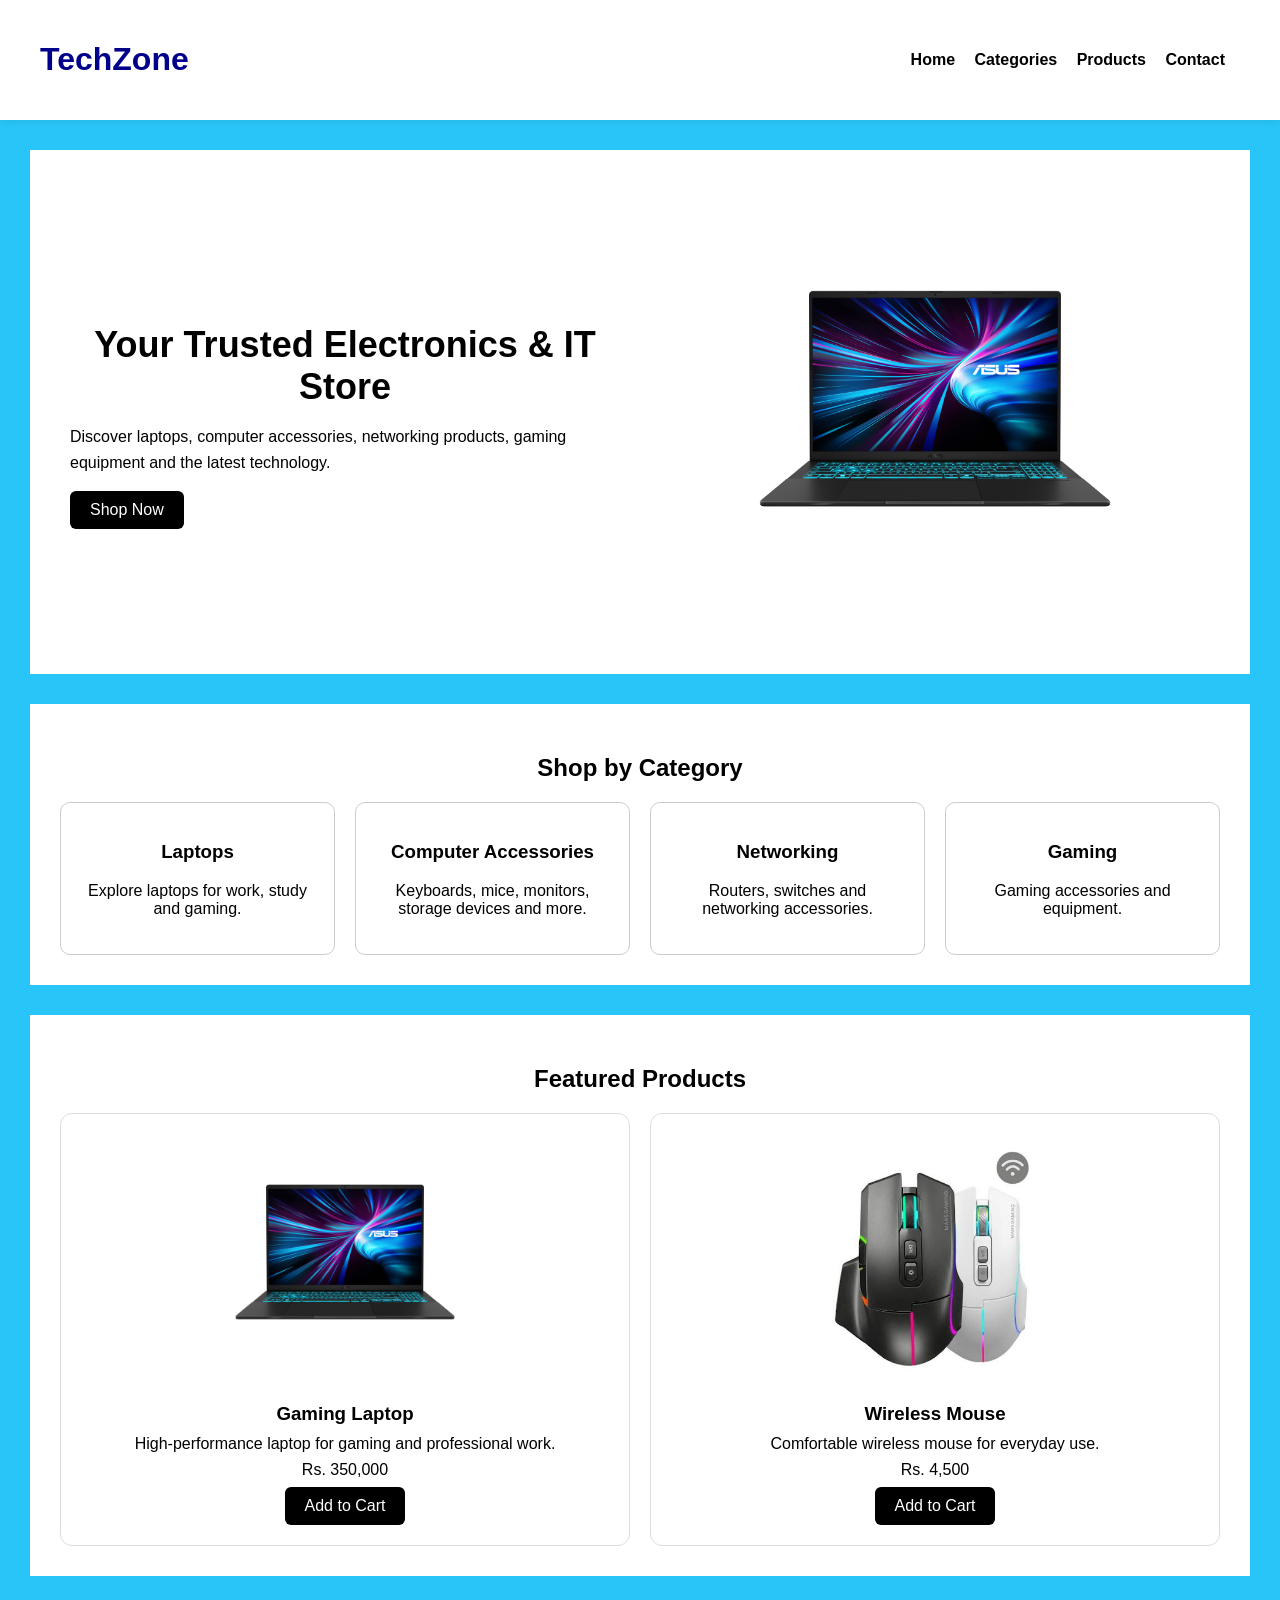
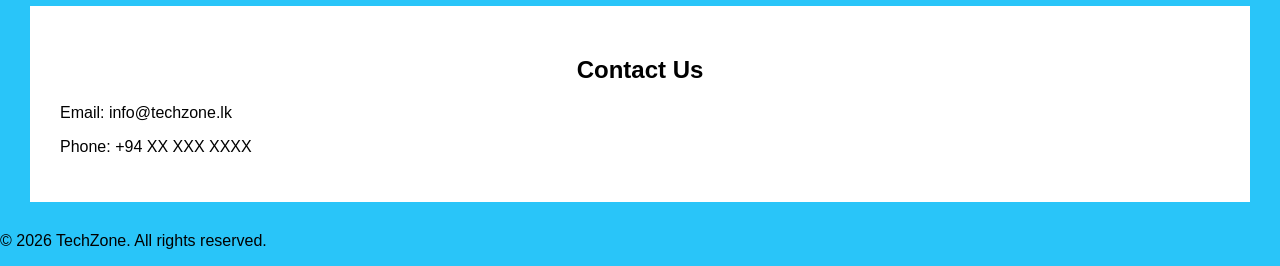
==== index.html @ 5f251f01 "Day 3: add product images and responsive design" ====
<!DOCTYPE html>
<html lang="en">
<head>
    <meta charset="UTF-8">
    <meta name="viewport" content="width=device-width, initial-scale=1.0">
    <link rel="stylesheet" href="style.css">
    <title>TechZone | Electronics & IT Store</title>
    
</head>
<body>
<header>
    <h1>TechZone</h1>

    <nav>
        <a href="#">Home</a>
        <a href="#categories">Categories</a>
        <a href="#products">Products</a>
        <a href="#contact">Contact</a>
    </nav>
</header>

<main>

<section class="hero">

    <div class="hero-text">
        <h2>Your Trusted Electronics & IT Store</h2>

        <p>
            Discover laptops, computer accessories, networking products,
            gaming equipment and the latest technology.
        </p>

        <button>Shop Now</button>
    </div>

    <div class="hero-image">
        <img src="images/laptop.jpg" alt="Featured Laptop">
    </div>

</section>

<section id="categories">
    <h2>Shop by Category</h2>

    <div class="category-container">

        <div class="category-card">
            <h3>Laptops</h3>
            <p>Explore laptops for work, study and gaming.</p>
        </div>

        <div class="category-card">
            <h3>Computer Accessories</h3>
            <p>Keyboards, mice, monitors, storage devices and more.</p>
        </div>

        <div class="category-card">
            <h3>Networking</h3>
            <p>Routers, switches and networking accessories.</p>
        </div>

        <div class="category-card">
            <h3>Gaming</h3>
            <p>Gaming accessories and equipment.</p>
        </div>

    </div>
</section>

<section id="products">
    <h2>Featured Products</h2>

    <div class="product-container">

        <div class="product-card">
        <img src="images/laptop.jpg" alt="Gaming Laptop">
            <h3>Gaming Laptop</h3>
            <p>High-performance laptop for gaming and professional work.</p>
            <p>Rs. 350,000</p>
            <button>Add to Cart</button>
        </div>

        <div class="product-card">
        <img src="images/Mouse.jpg" alt="Wireless Mouse">
            <h3>Wireless Mouse</h3>
            <p>Comfortable wireless mouse for everyday use.</p>
            <p>Rs. 4,500</p>
            <button>Add to Cart</button>
        </div>

    </div>
</section> 

    <section id="contact">
        <h2>Contact Us</h2>
        <p>Email: info@techzone.lk</p>
        <p>Phone: +94 XX XXX XXXX</p>
    </section>

</main>

<footer>
    <p>© 2026 TechZone. All rights reserved.</p>
</footer>
</body>
</html>
---- style.css ----
body {
    background-color: rgb(41, 197, 249);
}
h1 {
    color: darkblue;
    text-align: center;
}
a {
    margin-right: 15px;
}

button {
    padding: 10px 20px;
    font-size: 16px;
}
section {
    background-color: white;
    margin: 20px;
    padding: 20px;
}
header {
    display: flex;
    justify-content: space-between;
    align-items: center;
    padding: 20px 40px;
    background-color: white;
}
.hero {
    display: flex;
    justify-content: space-between;
    align-items: center;
    padding: 60px 40px;
    gap: 40px;
}
.hero-text {
    flex: 1;
}

.hero-image {
    flex: 1;
    text-align: center;
}

.hero-image img {
    width: 100%;
    max-width: 400px;
    height: auto;
}

.category-container {
    display: flex;
    gap: 20px;
    flex-wrap: wrap;
}
.category-card {
    flex: 1;
    padding: 20px;
    border: 1px solid #cccccc;
    border-radius: 10px;
    text-align: center;
}
.product-container {
    display: flex;
    gap: 20px;
    flex-wrap: wrap;
}

.product-card {
    flex: 1;
    padding: 20px;
    border: 1px solid #cccccc;
    border-radius: 10px;
    text-align: center;
}
body {
    font-family: Arial, sans-serif;
    margin: 0;
}

h2 {
    text-align: center;
}

section {
    margin: 30px;
    padding: 30px;
}
nav a {
    text-decoration: none;
    color: black;
    font-weight: bold;
}

button {
    background-color: black;
    color: white;
    border: none;
    border-radius: 6px;
    cursor: pointer;
}
button:hover {
    background-color: #150443;
}
.product-card img {
    width: 100%;
    max-width: 250px;
    height: auto;
}
.product-card {
    background-color: white;
    padding: 20px;
    border: 1px solid #dddddd;
    border-radius: 12px;
    text-align: center;
}

.product-card h3 {
    margin-top: 15px;
    margin-bottom: 10px;
}

.product-card p {
    margin: 8px 0;
}
@media (max-width: 768px) {

    header {
        flex-direction: column;
        gap: 15px;
    }

    .hero {
        flex-direction: column;
        text-align: center;
    }

    .category-card {
    flex: 1 1 40%;
    }

    .product-card {
    flex: 1 1 100%;
    }

}

header {
    box-shadow: 0 2px 8px rgba(0, 0, 0, 0.08);
}

.hero h2 {
    font-size: 36px;
    margin-bottom: 15px;
}

.hero p {
    line-height: 1.6;
}

.category-card,
.product-card {
    transition: transform 0.2s ease;
}

.category-card:hover,
.product-card:hover {
    transform: translateY(-5px);
}
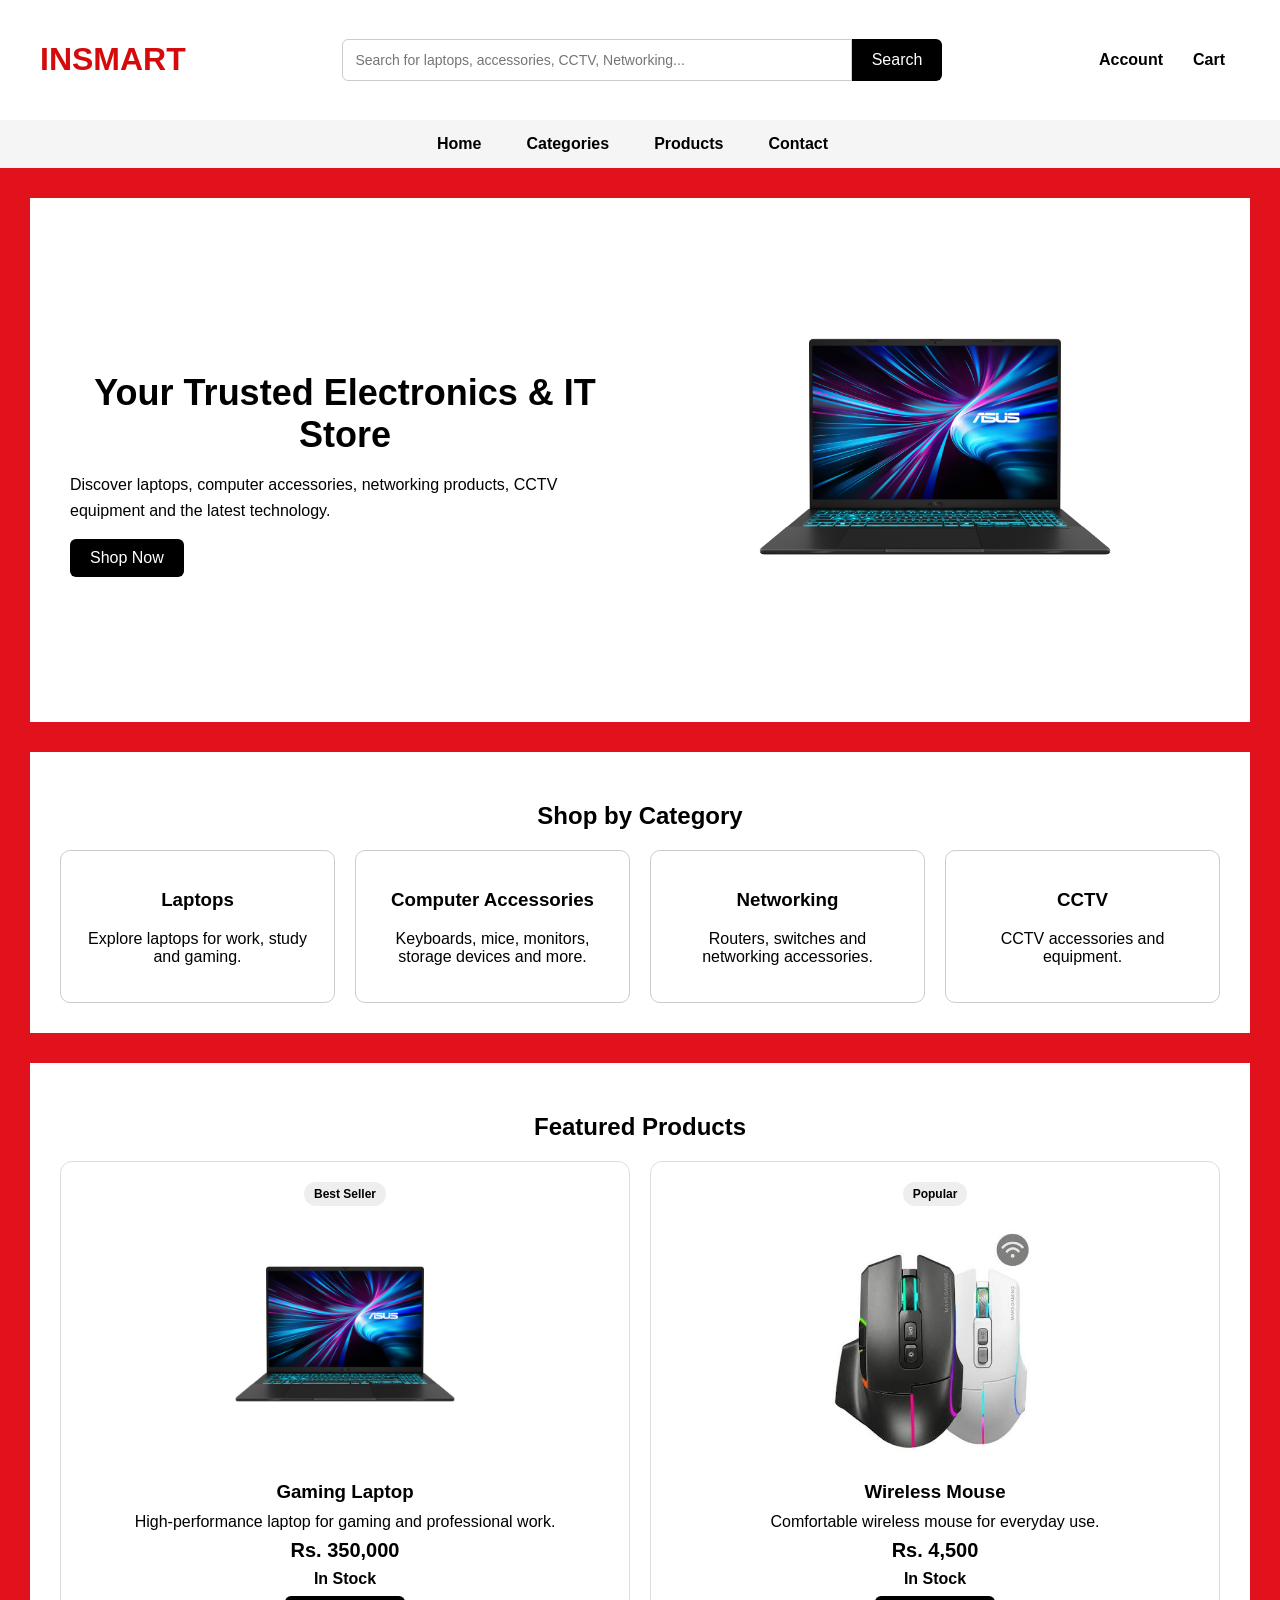
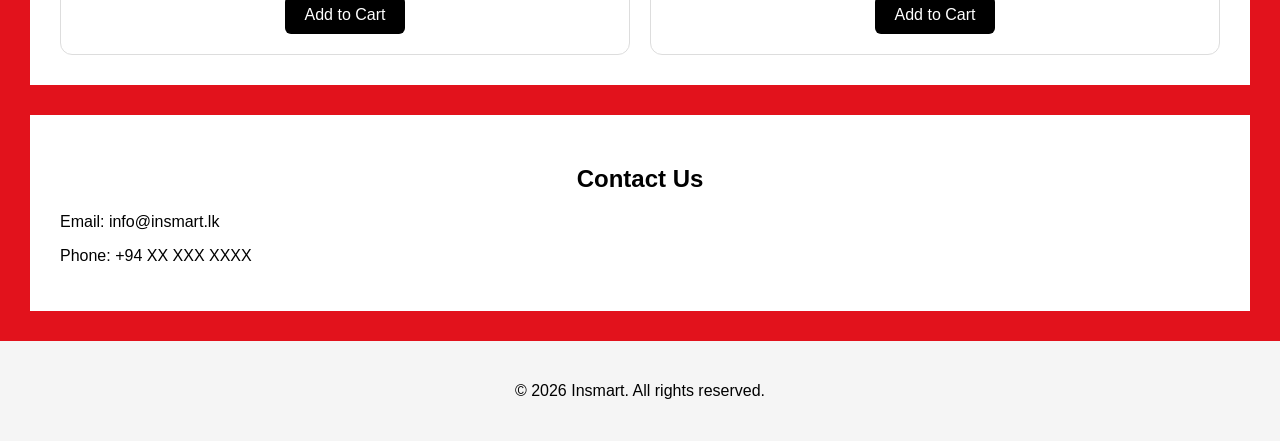
==== commit e63ad608: "Day 4: improve store header and product UI" ====
--- a/index.html
+++ b/index.html
@@ -4,20 +4,34 @@
     <meta charset="UTF-8">
     <meta name="viewport" content="width=device-width, initial-scale=1.0">
     <link rel="stylesheet" href="style.css">
-    <title>TechZone | Electronics & IT Store</title>
+    <title>INSMART | Electronics & IT Store</title>
     
 </head>
 <body>
 <header>
-    <h1>TechZone</h1>
 
-    <nav>
-        <a href="#">Home</a>
-        <a href="#categories">Categories</a>
-        <a href="#products">Products</a>
-        <a href="#contact">Contact</a>
-    </nav>
+    <div class="logo">
+        <h1>INSMART</h1>
+    </div>
+
+    <div class="search-area">
+        <input type="text" placeholder="Search for laptops, accessories, CCTV, Networking...">
+        <button>Search</button>
+    </div>
+
+    <div class="header-actions">
+        <a href="#">Account</a>
+        <a href="#">Cart</a>
+    </div>
+
 </header>
+
+<nav class="main-nav">
+    <a href="#">Home</a>
+    <a href="#categories">Categories</a>
+    <a href="#products">Products</a>
+    <a href="#contact">Contact</a>
+</nav>
 
 <main>
 
@@ -28,7 +42,7 @@
 
         <p>
             Discover laptops, computer accessories, networking products,
-            gaming equipment and the latest technology.
+            CCTV equipment and the latest technology.
         </p>
 
         <button>Shop Now</button>
@@ -61,8 +75,8 @@
         </div>
 
         <div class="category-card">
-            <h3>Gaming</h3>
-            <p>Gaming accessories and equipment.</p>
+            <h3>CCTV</h3>
+            <p>CCTV accessories and equipment.</p>
         </div>
 
     </div>
@@ -73,35 +87,47 @@
 
     <div class="product-container">
 
-        <div class="product-card">
+    <div class="product-card">
+        <span class="badge">Best Seller</span>
+
         <img src="images/laptop.jpg" alt="Gaming Laptop">
-            <h3>Gaming Laptop</h3>
-            <p>High-performance laptop for gaming and professional work.</p>
-            <p>Rs. 350,000</p>
-            <button>Add to Cart</button>
-        </div>
 
-        <div class="product-card">
+        <h3>Gaming Laptop</h3>
+        <p>High-performance laptop for gaming and professional work.</p>
+
+        <p class="price">Rs. 350,000</p>
+        <p class="stock">In Stock</p>
+
+        <button>Add to Cart</button>
+    </div>
+
+    <div class="product-card">
+        <span class="badge">Popular</span>
+
         <img src="images/Mouse.jpg" alt="Wireless Mouse">
-            <h3>Wireless Mouse</h3>
-            <p>Comfortable wireless mouse for everyday use.</p>
-            <p>Rs. 4,500</p>
-            <button>Add to Cart</button>
-        </div>
+
+        <h3>Wireless Mouse</h3>
+        <p>Comfortable wireless mouse for everyday use.</p>
+
+        <p class="price">Rs. 4,500</p>
+        <p class="stock">In Stock</p>
+
+        <button>Add to Cart</button>
+    </div>
 
     </div>
 </section> 
 
     <section id="contact">
         <h2>Contact Us</h2>
-        <p>Email: info@techzone.lk</p>
+        <p>Email: info@insmart.lk</p>
         <p>Phone: +94 XX XXX XXXX</p>
     </section>
 
 </main>
 
 <footer>
-    <p>© 2026 TechZone. All rights reserved.</p>
+    <p>© 2026 Insmart. All rights reserved.</p>
 </footer>
 </body>
 </html>
--- a/style.css
+++ b/style.css
@@ -1,8 +1,8 @@
 body {
-    background-color: rgb(41, 197, 249);
+    background-color: rgb(226, 18, 28);
 }
 h1 {
-    color: darkblue;
+    color: rgb(213, 11, 11);
     text-align: center;
 }
 a {
@@ -99,12 +99,15 @@
     cursor: pointer;
 }
 button:hover {
-    background-color: #150443;
+    background-color: #7f0a10;
 }
 .product-card img {
     width: 100%;
     max-width: 250px;
     height: auto;
+    display: block;
+    margin: 0 auto;
+
 }
 .product-card {
     background-color: white;
@@ -142,6 +145,20 @@
     flex: 1 1 100%;
     }
 
+    .search-area {
+        width: 100%;
+        margin: 0;
+    }
+
+    .header-actions {
+        justify-content: center;
+    }
+
+    .main-nav {
+        flex-wrap: wrap;
+        gap: 15px;
+    }
+
 }
 
 header {
@@ -165,4 +182,71 @@
 .category-card:hover,
 .product-card:hover {
     transform: translateY(-5px);
+}
+.search-area {
+    display: flex;
+    flex: 1;
+    max-width: 600px;
+    margin: 0 30px;
+}
+
+.search-area input {
+    flex: 1;
+    padding: 12px;
+    border: 1px solid #cccccc;
+    border-radius: 6px 0 0 6px;
+    font-size: 14px;
+}
+
+.search-area button {
+    border-radius: 0 6px 6px 0;
+}
+.header-actions {
+    display: flex;
+    gap: 15px;
+    align-items: center;
+}
+
+.header-actions a {
+    text-decoration: none;
+    color: black;
+    font-weight: bold;
+}
+.main-nav {
+    display: flex;
+    justify-content: center;
+    gap: 30px;
+    padding: 15px;
+    background-color: #f5f5f5;
+}
+
+.main-nav a {
+    text-decoration: none;
+    color: black;
+    font-weight: bold;
+}
+.badge {
+    display: inline-block;
+    background-color: #eeeeee;
+    padding: 5px 10px;
+    border-radius: 20px;
+    font-size: 12px;
+    font-weight: bold;
+    margin-bottom: 10px;
+}
+
+.price {
+    font-size: 20px;
+    font-weight: bold;
+}
+
+.stock {
+    font-weight: bold;
+}
+
+footer {
+    text-align: center;
+    padding: 25px;
+    background-color: #f5f5f5;
+    margin-top: 30px;
 }
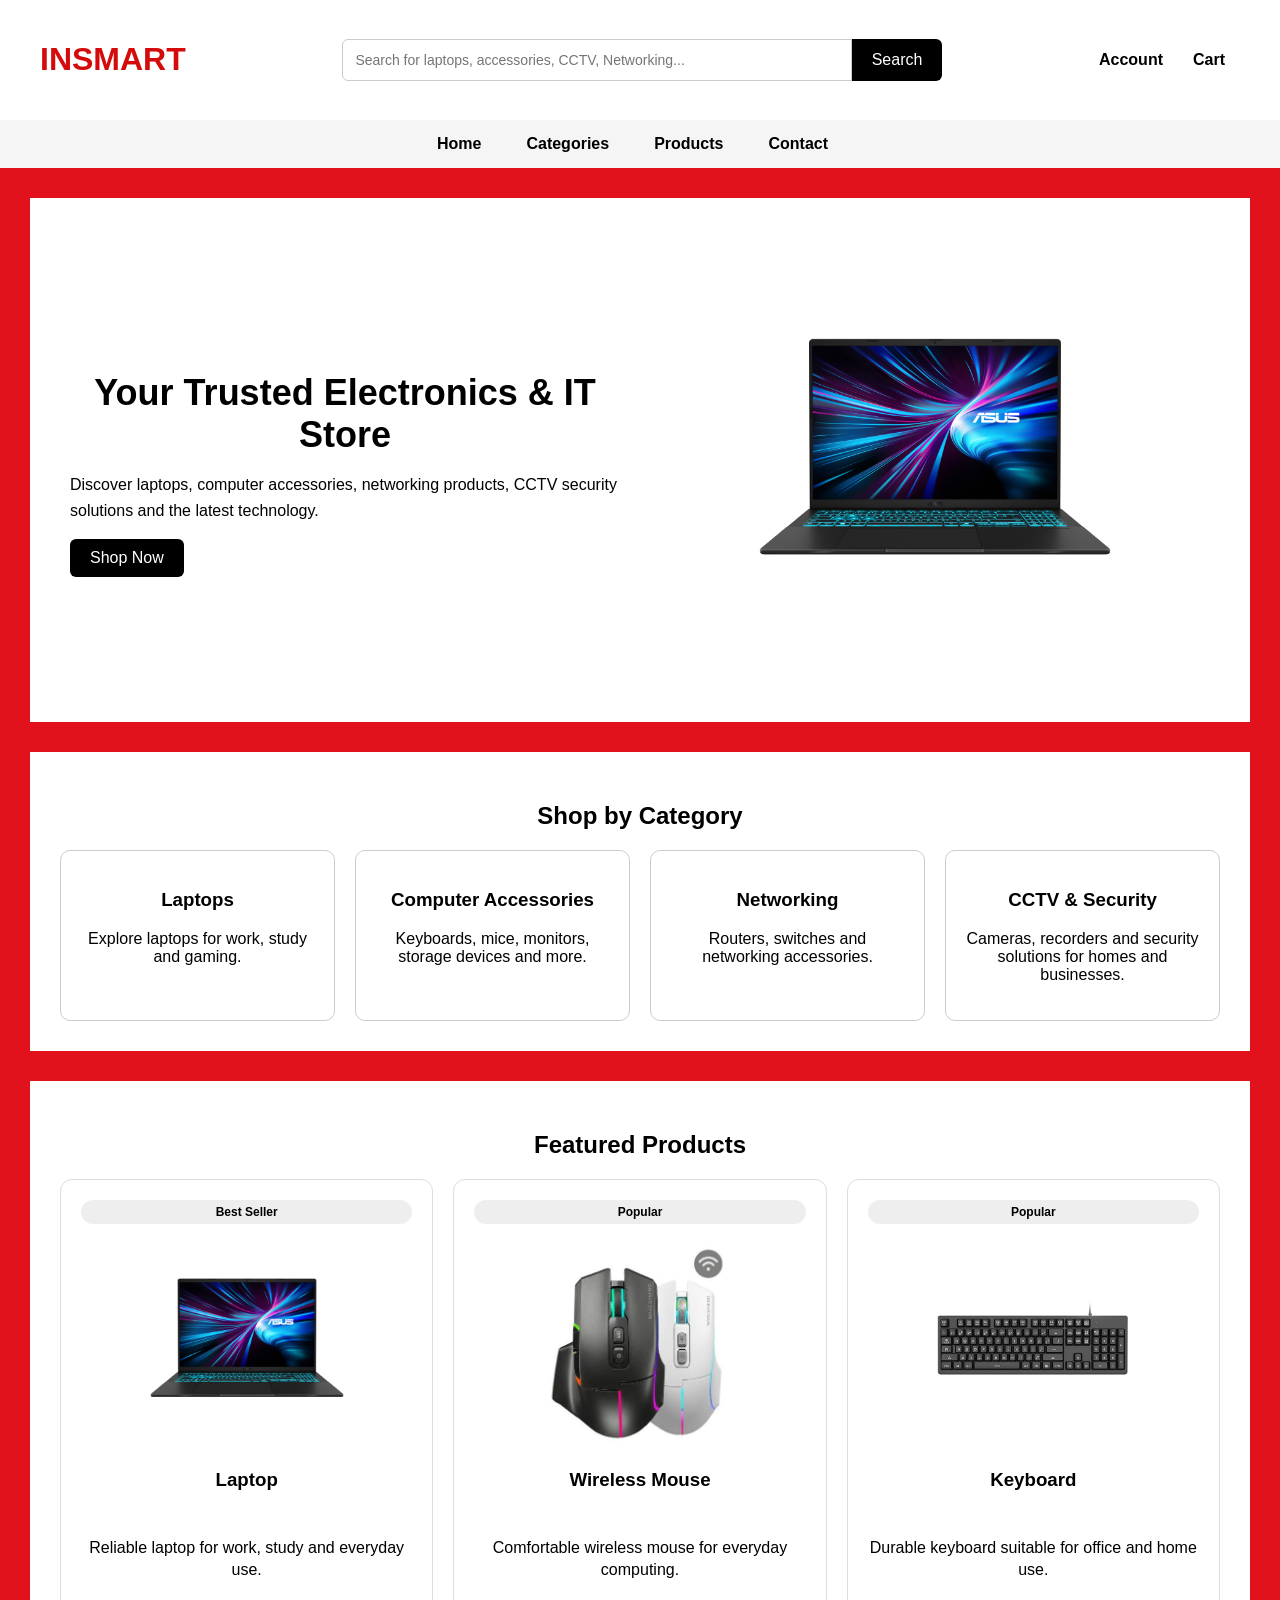
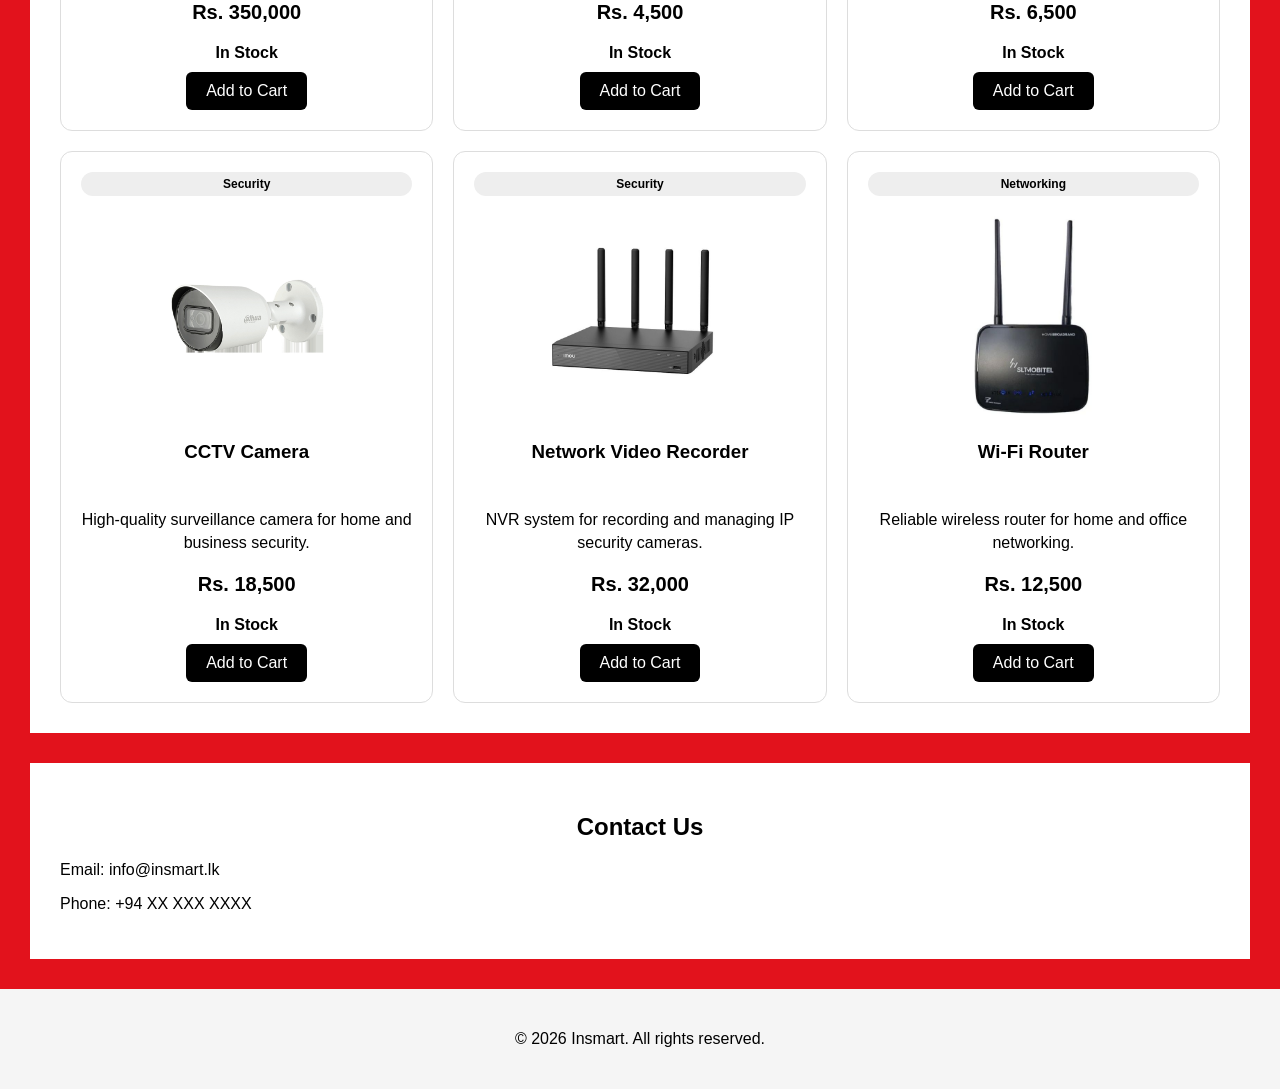
==== commit 71ef068e: "Day 5: build responsive product catalogue with CSS Grid" ====
--- a/index.html
+++ b/index.html
@@ -42,7 +42,7 @@
 
         <p>
             Discover laptops, computer accessories, networking products,
-            CCTV equipment and the latest technology.
+            CCTV security solutions and the latest technology.
         </p>
 
         <button>Shop Now</button>
@@ -75,8 +75,8 @@
         </div>
 
         <div class="category-card">
-            <h3>CCTV</h3>
-            <p>CCTV accessories and equipment.</p>
+            <h3>CCTV & Security</h3>
+            <p>Cameras, recorders and security solutions for homes and businesses.</p>
         </div>
 
     </div>
@@ -87,36 +87,86 @@
 
     <div class="product-container">
 
-    <div class="product-card">
-        <span class="badge">Best Seller</span>
+        <div class="product-card">
+            <span class="badge">Best Seller</span>
+            <img src="images/laptop.jpg" alt="Laptop">
 
-        <img src="images/laptop.jpg" alt="Gaming Laptop">
+            <h3>Laptop</h3>
+            <p>Reliable laptop for work, study and everyday use.</p>
 
-        <h3>Gaming Laptop</h3>
-        <p>High-performance laptop for gaming and professional work.</p>
+            <p class="price">Rs. 350,000</p>
+            <p class="stock">In Stock</p>
 
-        <p class="price">Rs. 350,000</p>
-        <p class="stock">In Stock</p>
+            <button>Add to Cart</button>
+        </div>
 
-        <button>Add to Cart</button>
-    </div>
+        <div class="product-card">
+            <span class="badge">Popular</span>
+            <img src="images/Mouse.jpg" alt="Wireless Mouse">
 
-    <div class="product-card">
-        <span class="badge">Popular</span>
+            <h3>Wireless Mouse</h3>
+            <p>Comfortable wireless mouse for everyday computing.</p>
 
-        <img src="images/Mouse.jpg" alt="Wireless Mouse">
+            <p class="price">Rs. 4,500</p>
+            <p class="stock">In Stock</p>
 
-        <h3>Wireless Mouse</h3>
-        <p>Comfortable wireless mouse for everyday use.</p>
+            <button>Add to Cart</button>
+        </div>
 
-        <p class="price">Rs. 4,500</p>
-        <p class="stock">In Stock</p>
+        <div class="product-card">
+            <span class="badge">Popular</span>
+            <img src="images/keyboard.jpg" alt="Keyboard">
 
-        <button>Add to Cart</button>
-    </div>
+            <h3>Keyboard</h3>
+            <p>Durable keyboard suitable for office and home use.</p>
+
+            <p class="price">Rs. 6,500</p>
+            <p class="stock">In Stock</p>
+
+            <button>Add to Cart</button>
+        </div>
+
+        <div class="product-card">
+            <span class="badge">Security</span>
+            <img src="images/cctv-camera.jpg" alt="CCTV Camera">
+
+            <h3>CCTV Camera</h3>
+            <p>High-quality surveillance camera for home and business security.</p>
+
+            <p class="price">Rs. 18,500</p>
+            <p class="stock">In Stock</p>
+
+            <button>Add to Cart</button>
+        </div>
+
+        <div class="product-card">
+            <span class="badge">Security</span>
+            <img src="images/nvr.jpg" alt="NVR">
+
+            <h3>Network Video Recorder</h3>
+            <p>NVR system for recording and managing IP security cameras.</p>
+
+            <p class="price">Rs. 32,000</p>
+            <p class="stock">In Stock</p>
+
+            <button>Add to Cart</button>
+        </div>
+
+        <div class="product-card">
+            <span class="badge">Networking</span>
+            <img src="images/router.jpg" alt="Wi-Fi Router">
+
+            <h3>Wi-Fi Router</h3>
+            <p>Reliable wireless router for home and office networking.</p>
+
+            <p class="price">Rs. 12,500</p>
+            <p class="stock">In Stock</p>
+
+            <button>Add to Cart</button>
+        </div>
 
     </div>
-</section> 
+</section>
 
     <section id="contact">
         <h2>Contact Us</h2>
--- a/style.css
+++ b/style.css
@@ -60,9 +60,9 @@
     text-align: center;
 }
 .product-container {
-    display: flex;
+    display: grid;
+    grid-template-columns: repeat(3, 1fr);
     gap: 20px;
-    flex-wrap: wrap;
 }
 
 .product-card {
@@ -104,7 +104,8 @@
 .product-card img {
     width: 100%;
     max-width: 250px;
-    height: auto;
+    height: 220px;
+    object-fit: contain;
     display: block;
     margin: 0 auto;
 
@@ -115,6 +116,14 @@
     border: 1px solid #dddddd;
     border-radius: 12px;
     text-align: center;
+
+    display: flex;
+    flex-direction: column;
+}
+
+.product-card button {
+    margin-top: auto;
+    align-self: center;
 }
 
 .product-card h3 {
@@ -125,7 +134,16 @@
 .product-card p {
     margin: 8px 0;
 }
-@media (max-width: 768px) {
+
+@media (max-width: 1024px) {
+
+    .product-container {
+        grid-template-columns: repeat(2, 1fr);
+    }
+
+}
+
+@media (max-width: 767px) {
 
     header {
         flex-direction: column;
@@ -139,6 +157,10 @@
 
     .category-card {
     flex: 1 1 40%;
+    }
+
+    .product-container {
+    grid-template-columns: 1fr;
     }
 
     .product-card {
@@ -249,4 +271,12 @@
     padding: 25px;
     background-color: #f5f5f5;
     margin-top: 30px;
+}
+
+.product-card h3 {
+    min-height: 50px;
+}
+
+.product-card p {
+    line-height: 1.4;
 }
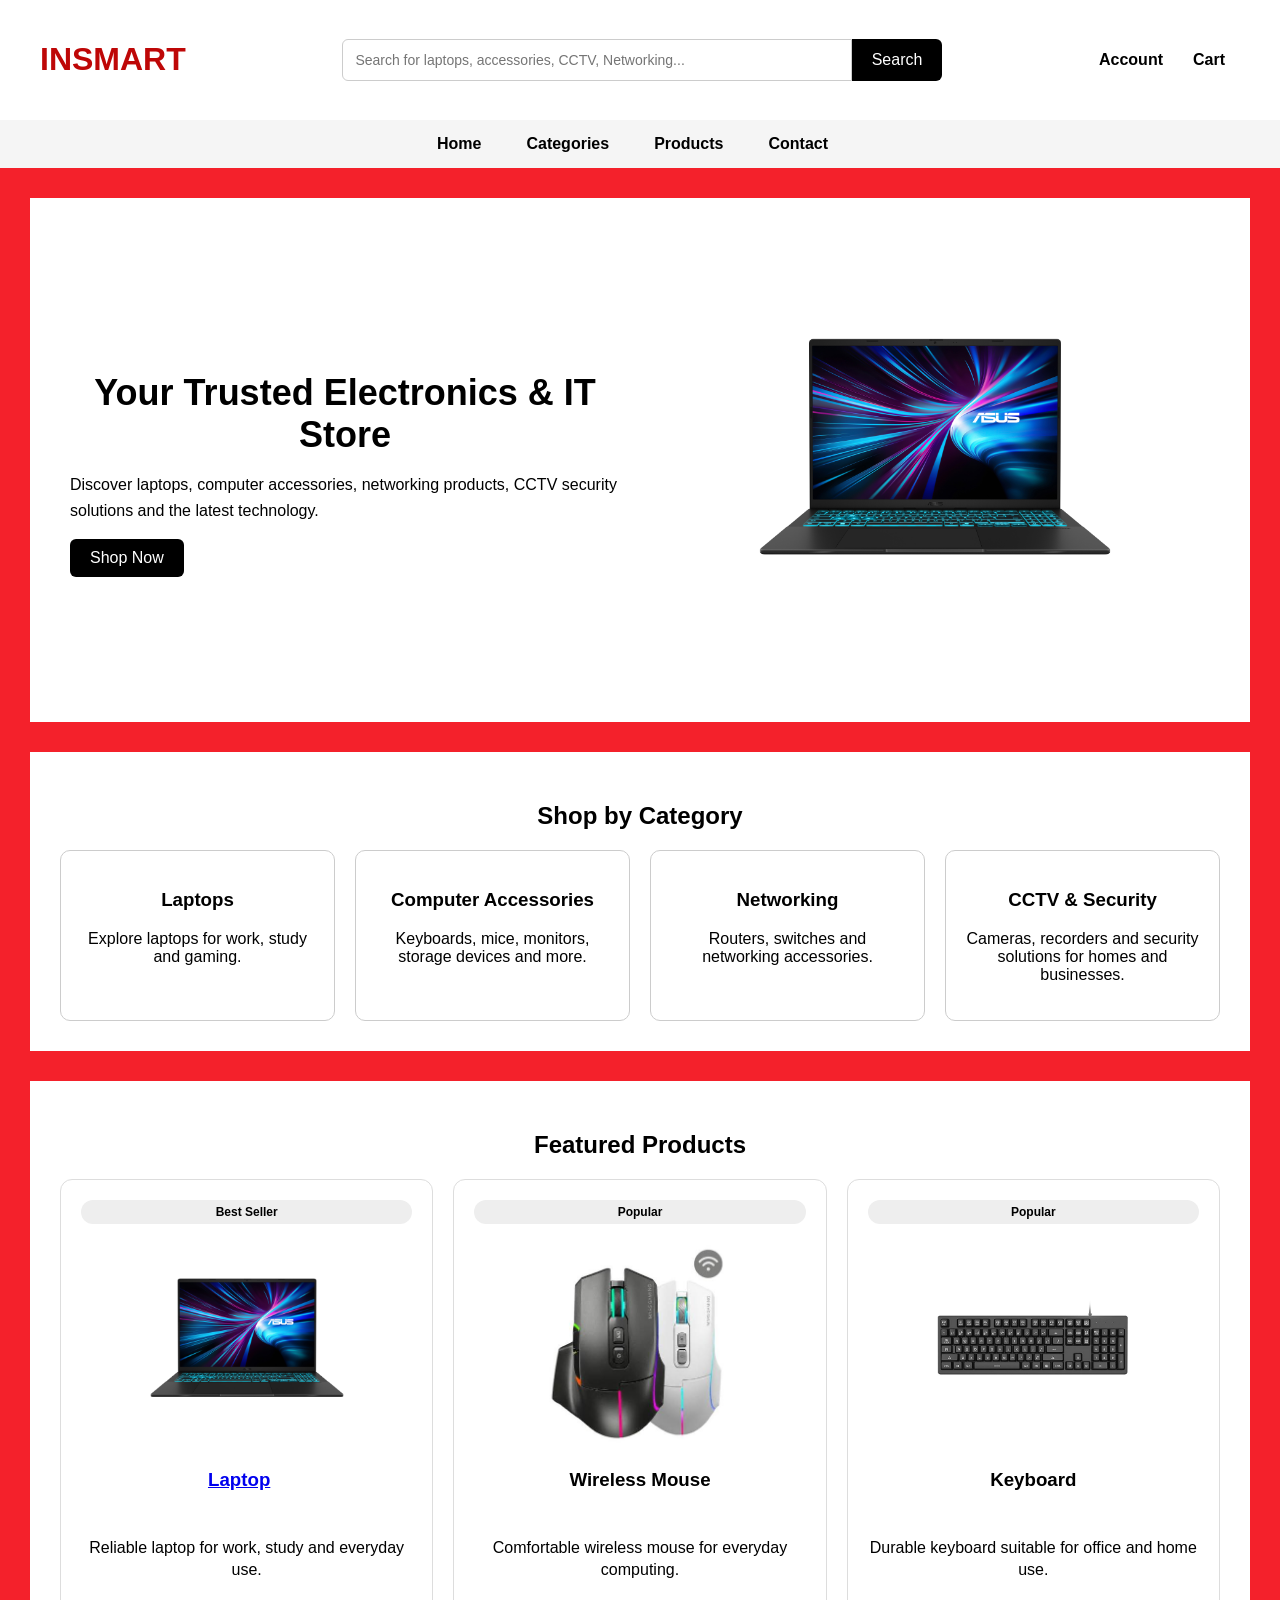
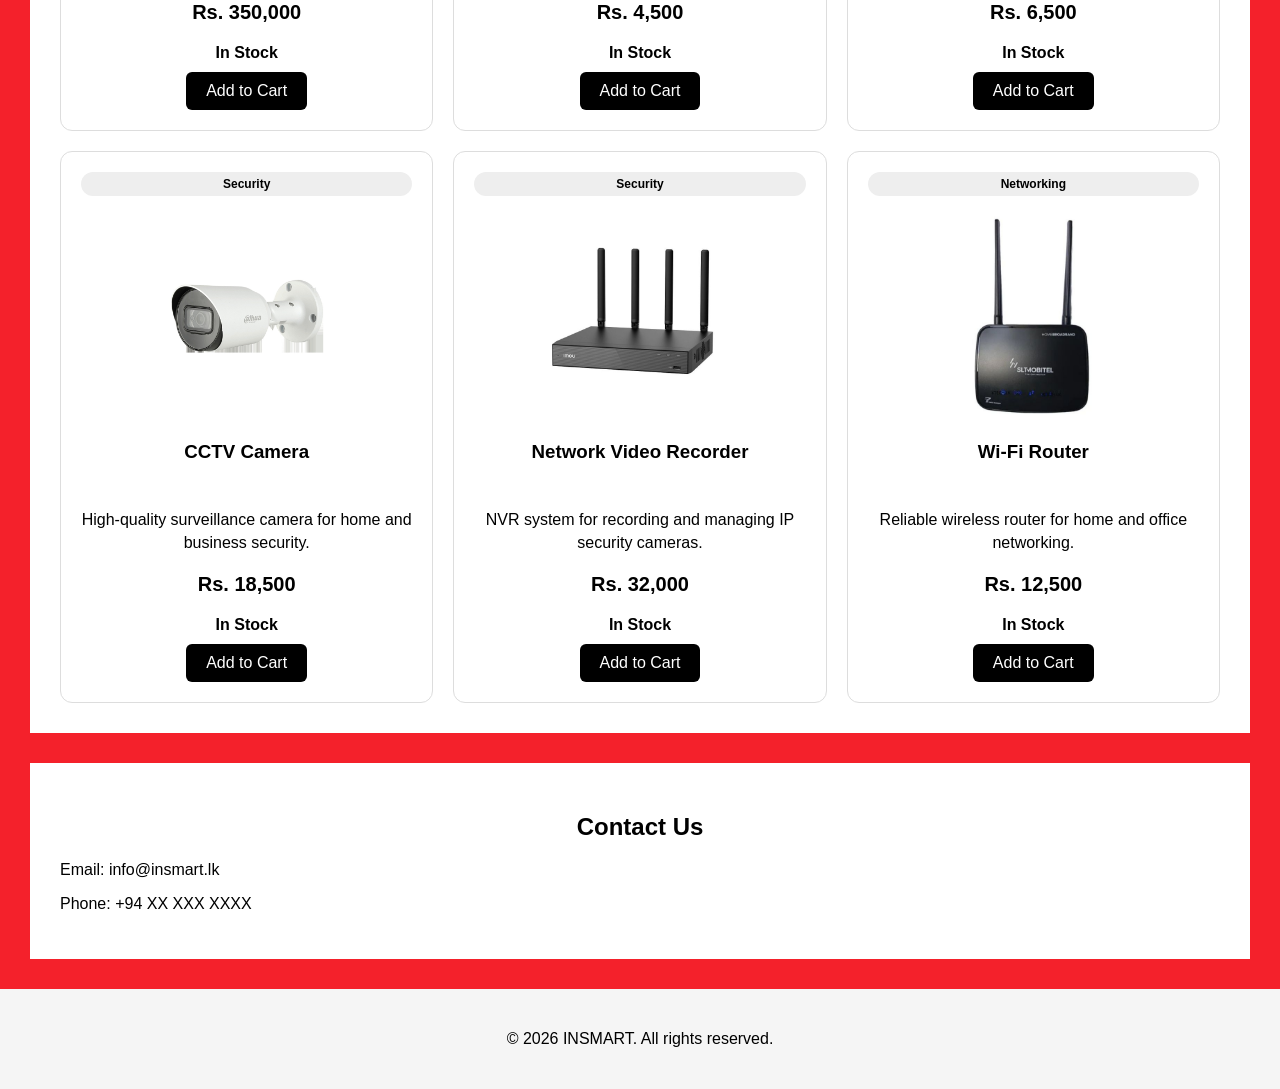
==== commit 8b306040: "Day 6: add product details page" ====
--- a/index.html
+++ b/index.html
@@ -91,7 +91,9 @@
             <span class="badge">Best Seller</span>
             <img src="images/laptop.jpg" alt="Laptop">
 
-            <h3>Laptop</h3>
+            <h3>
+                <a href="product.html">Laptop</a>
+            </h3>
             <p>Reliable laptop for work, study and everyday use.</p>
 
             <p class="price">Rs. 350,000</p>
@@ -177,7 +179,7 @@
 </main>
 
 <footer>
-    <p>© 2026 Insmart. All rights reserved.</p>
+    <p>© 2026 INSMART. All rights reserved.</p>
 </footer>
 </body>
 </html>
--- a/style.css
+++ b/style.css
@@ -1,8 +1,8 @@
 body {
-    background-color: rgb(226, 18, 28);
+    background-color: rgb(244, 33, 43);
 }
 h1 {
-    color: rgb(213, 11, 11);
+    color: rgb(190, 7, 7);
     text-align: center;
 }
 a {
@@ -180,6 +180,19 @@
         flex-wrap: wrap;
         gap: 15px;
     }
+    
+    .product-details {
+    flex-direction: column;
+    text-align: center;
+    }
+
+    .product-details-info {
+        width: 100%;
+    }
+
+    .specifications {
+        text-align: left;
+    }
 
 }
 
@@ -279,4 +292,42 @@
 
 .product-card p {
     line-height: 1.4;
+}
+
+
+/* product.html page */
+.product-details-image img {
+    width: 100%;
+    max-width: 450px;
+    height: auto;
+    display: block;
+    margin: 0 auto;
+}
+
+.product-details {
+    display: flex;
+    gap: 40px;
+    align-items: center;
+}
+
+.product-details-image {
+    flex: 1;
+}
+
+.product-details-info {
+    flex: 1;
+}
+
+.specifications {
+    margin-top: 20px;
+    margin-bottom: 20px;
+}
+
+.specifications h3 {
+    margin-bottom: 10px;
+}
+
+.specifications ul {
+    padding-left: 20px;
+    line-height: 1.8;
 }
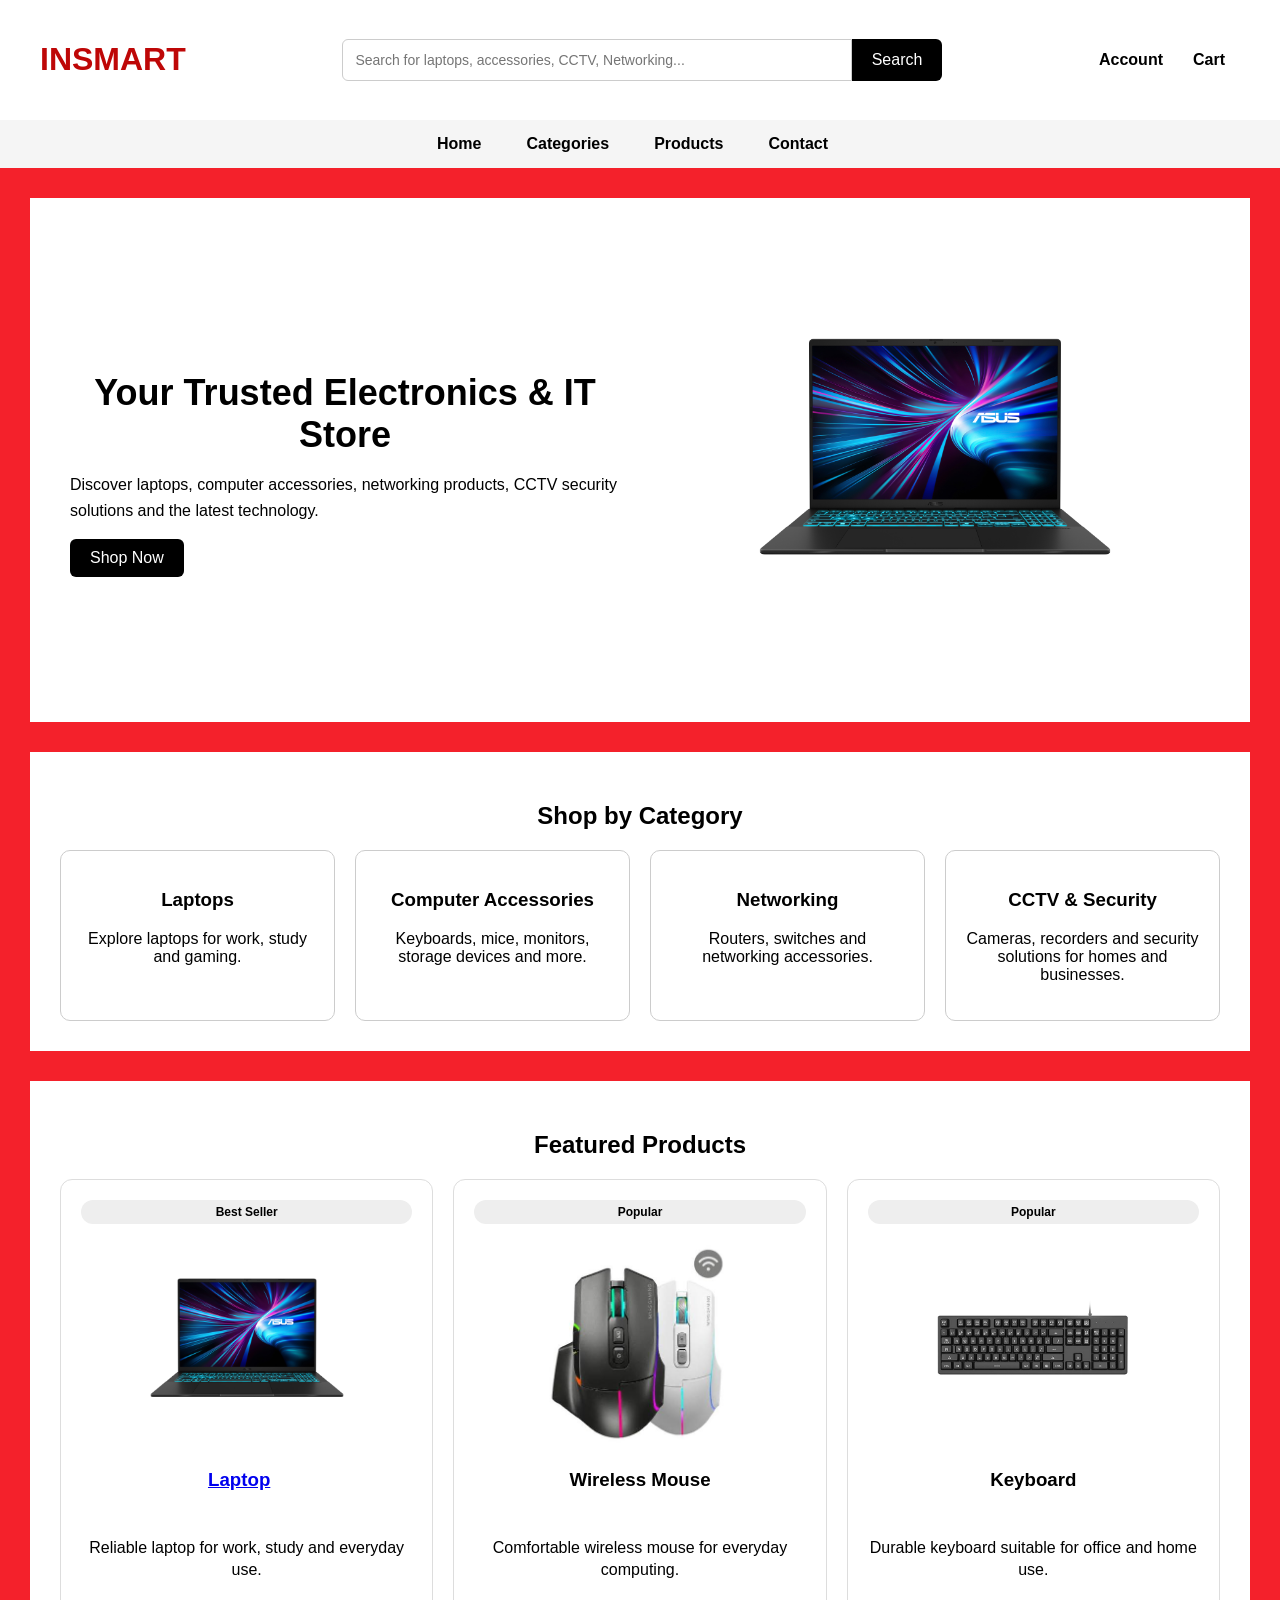
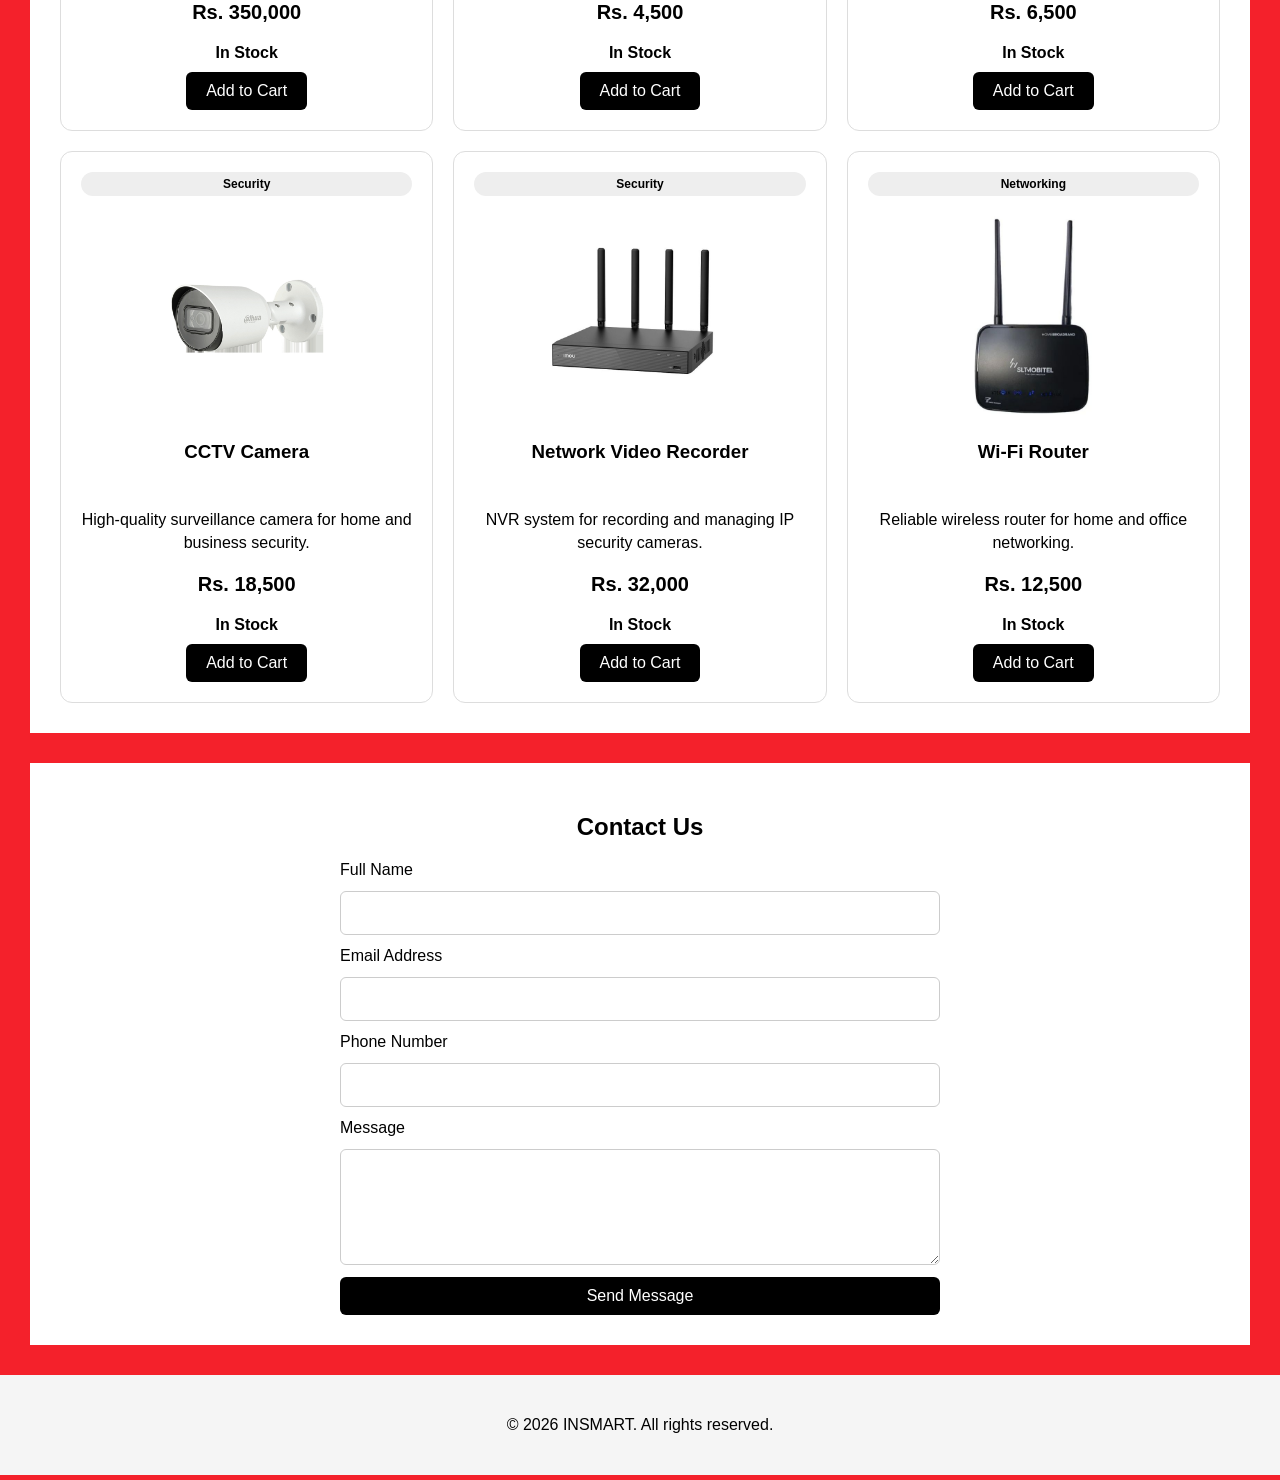
==== commit ef850c5e: "Day 7: add contact and login forms" ====
--- a/index.html
+++ b/index.html
@@ -20,7 +20,7 @@
     </div>
 
     <div class="header-actions">
-        <a href="#">Account</a>
+        <a href="login.html">Account</a>
         <a href="#">Cart</a>
     </div>
 
@@ -170,11 +170,27 @@
     </div>
 </section>
 
-    <section id="contact">
-        <h2>Contact Us</h2>
-        <p>Email: info@insmart.lk</p>
-        <p>Phone: +94 XX XXX XXXX</p>
-    </section>
+<section id="contact">
+    <h2>Contact Us</h2>
+
+    <form class="contact-form">
+
+        <label for="name">Full Name</label>
+        <input type="text" id="name" required>
+
+        <label for="email">Email Address</label>
+        <input type="email" id="email" required>
+
+        <label for="phone">Phone Number</label>
+        <input type="tel" id="phone" required>
+
+        <label for="message">Message</label>
+        <textarea id="message" rows="5" required></textarea>
+
+        <button type="submit">Send Message</button>
+
+    </form>
+</section>   
 
 </main>
 
--- a/style.css
+++ b/style.css
@@ -193,6 +193,15 @@
     .specifications {
         text-align: left;
     }
+    
+    .contact-form,
+    .login-card {
+        width: 100%;
+    }
+
+    .login-card {
+        padding: 20px;
+    }
 
 }
 
@@ -330,4 +339,60 @@
 .specifications ul {
     padding-left: 20px;
     line-height: 1.8;
+}
+.contact-form {
+    max-width: 600px;
+    margin: 0 auto;
+    display: flex;
+    flex-direction: column;
+    gap: 12px;
+}
+
+.contact-form input,
+.contact-form textarea {
+    padding: 12px;
+    border: 1px solid #cccccc;
+    border-radius: 6px;
+    font-size: 16px;
+}
+
+.contact-form textarea {
+    resize: vertical;
+}
+
+.login-page {
+    min-height: 80vh;
+    display: flex;
+    justify-content: center;
+    align-items: center;
+    padding: 40px 20px;
+}
+
+.login-card {
+    width: 100%;
+    max-width: 420px;
+    background-color: white;
+    padding: 30px;
+    border: 1px solid #dddddd;
+    border-radius: 12px;
+    text-align: center;
+}
+
+.login-form {
+    display: flex;
+    flex-direction: column;
+    gap: 12px;
+    margin: 20px 0;
+    text-align: left;
+}
+
+.login-form input {
+    padding: 12px;
+    border: 1px solid #cccccc;
+    border-radius: 6px;
+    font-size: 16px;
+}
+
+.login-form button {
+    margin-top: 8px;
 }
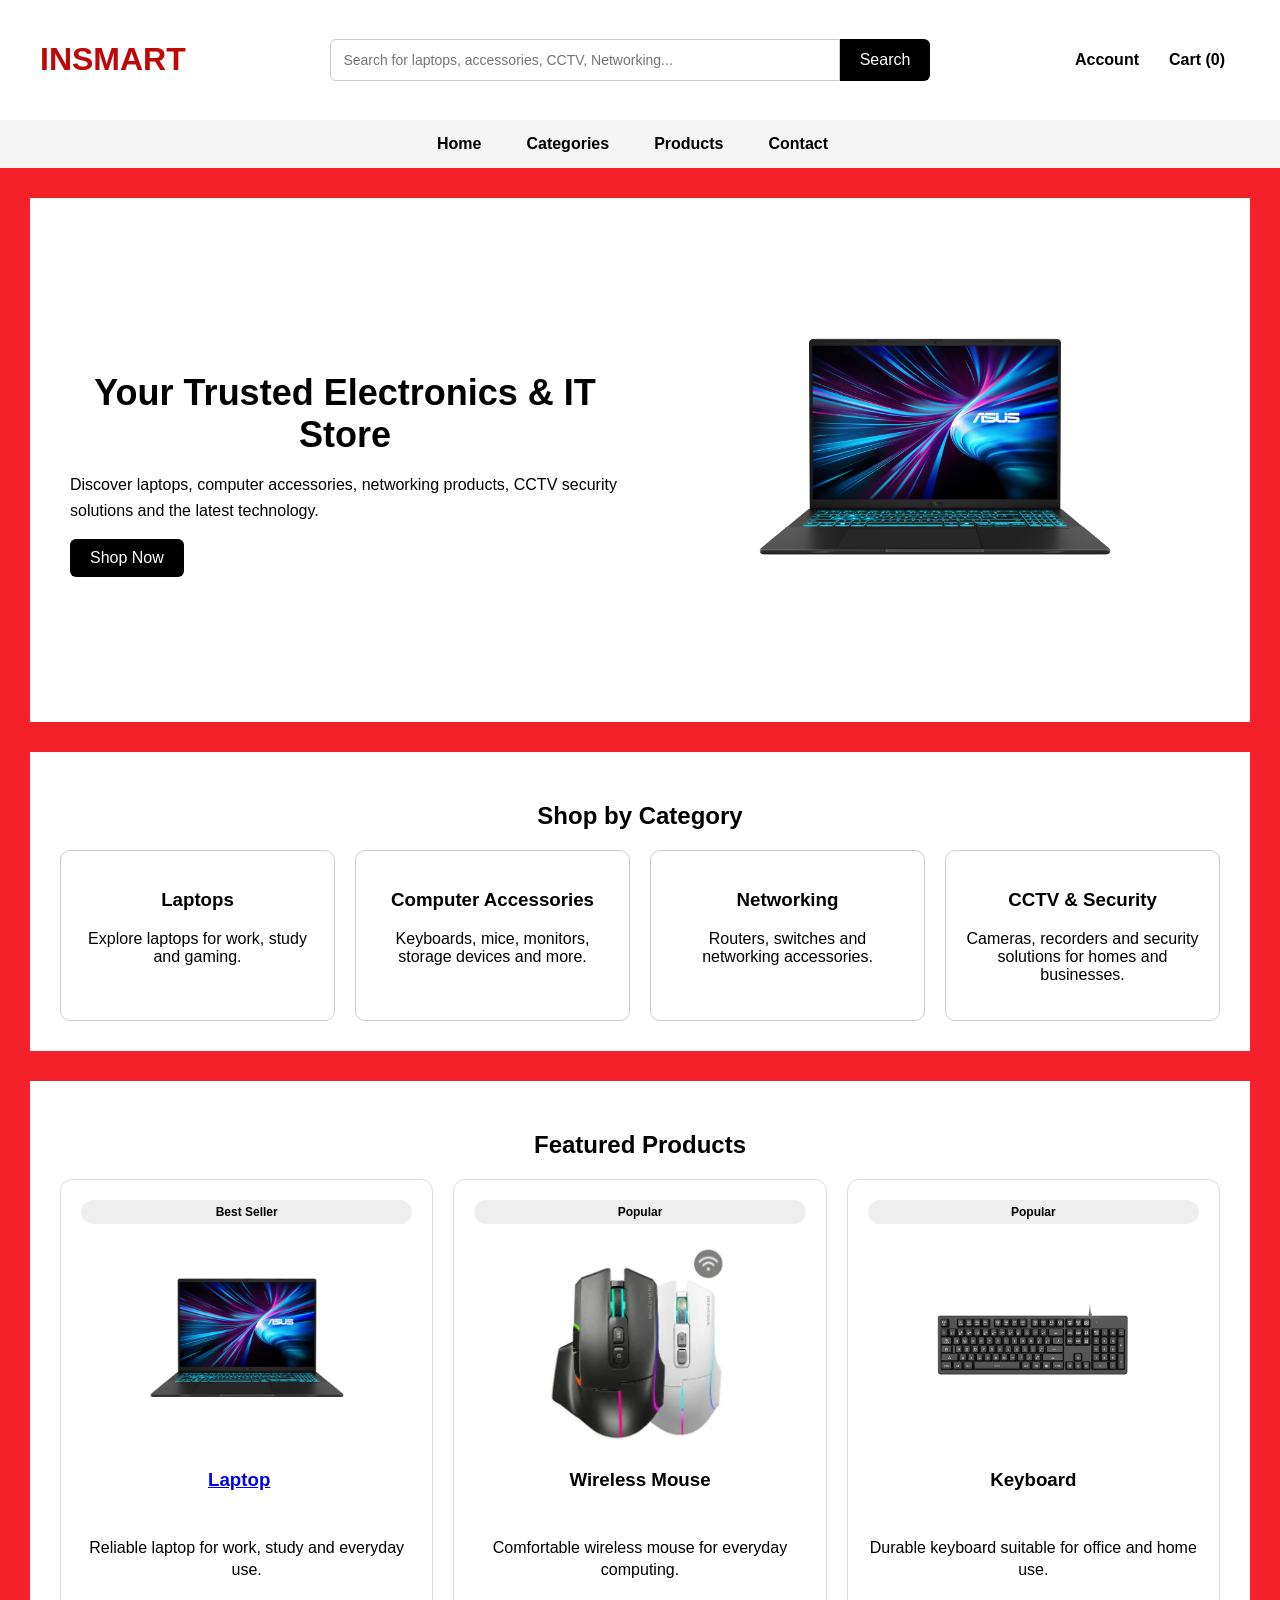
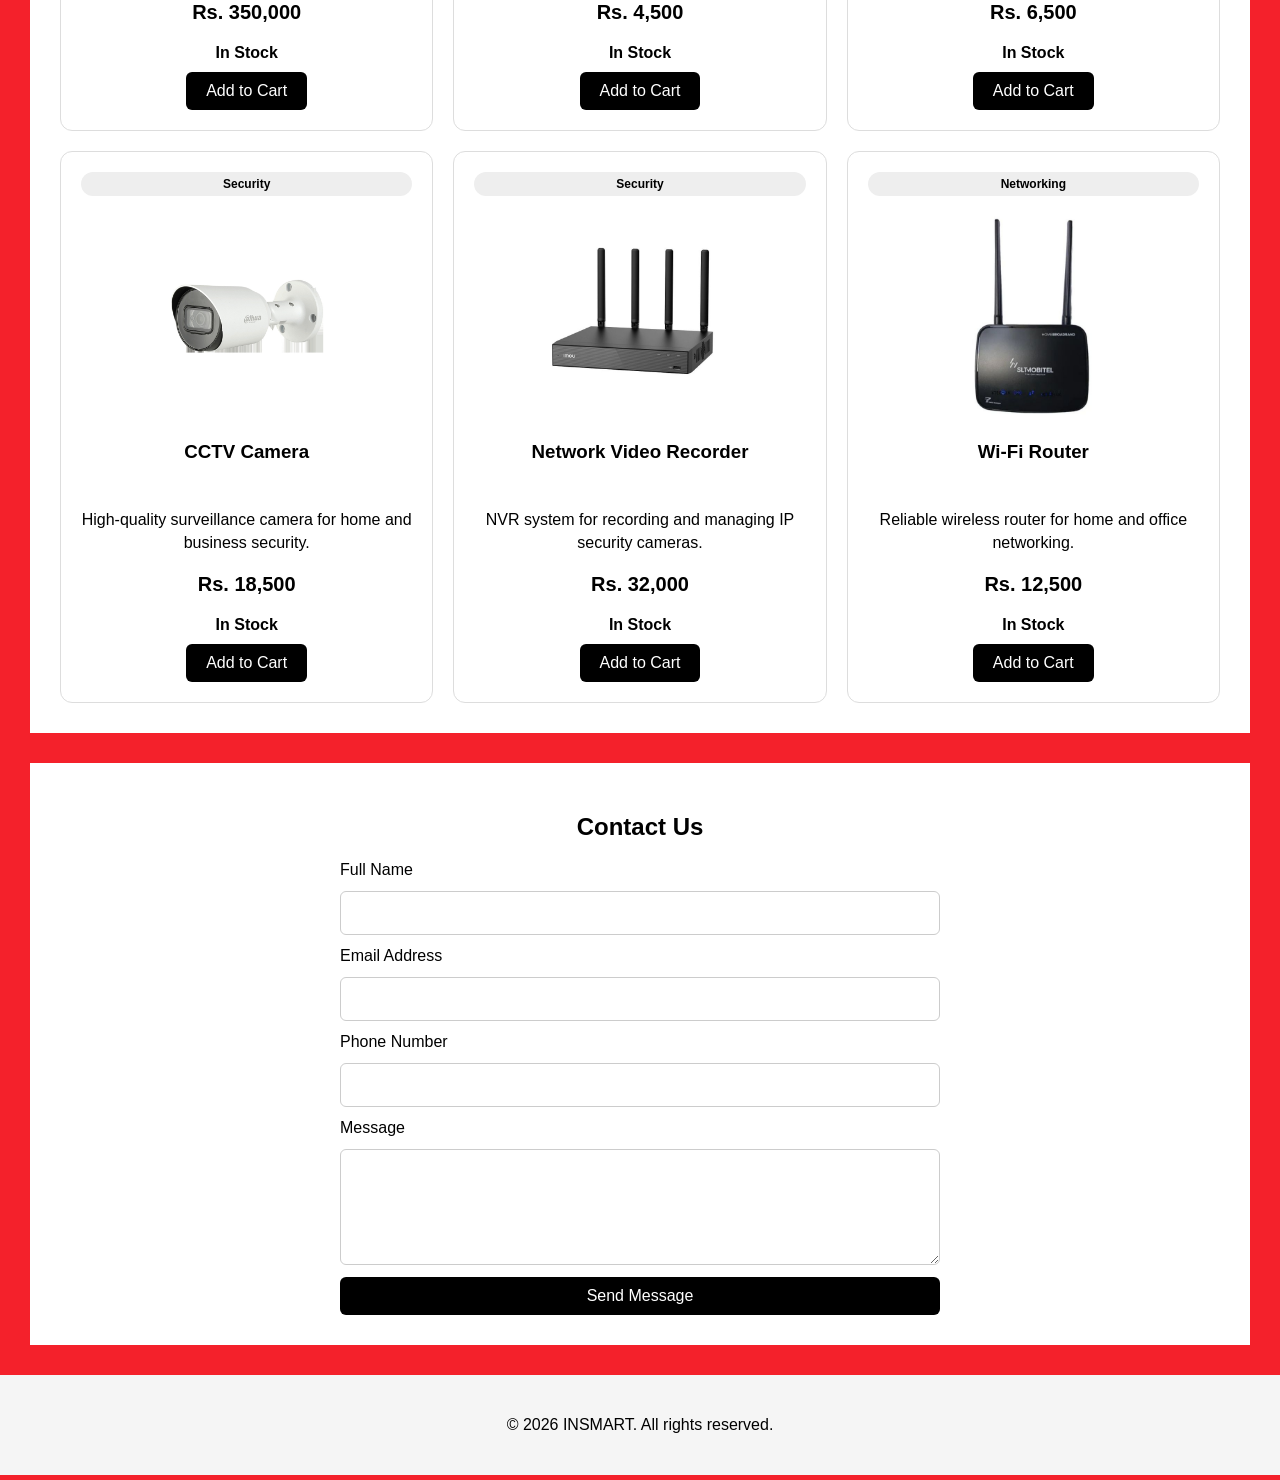
==== commit 09d1b510: "Day 8: add JavaScript basics and cart interaction" ====
--- a/index.html
+++ b/index.html
@@ -21,7 +21,7 @@
 
     <div class="header-actions">
         <a href="login.html">Account</a>
-        <a href="#">Cart</a>
+        <a href="#" class="cart-link">Cart</a>
     </div>
 
 </header>
@@ -197,5 +197,8 @@
 <footer>
     <p>© 2026 INSMART. All rights reserved.</p>
 </footer>
+
+<script src="script.js"></script>
+
 </body>
 </html>
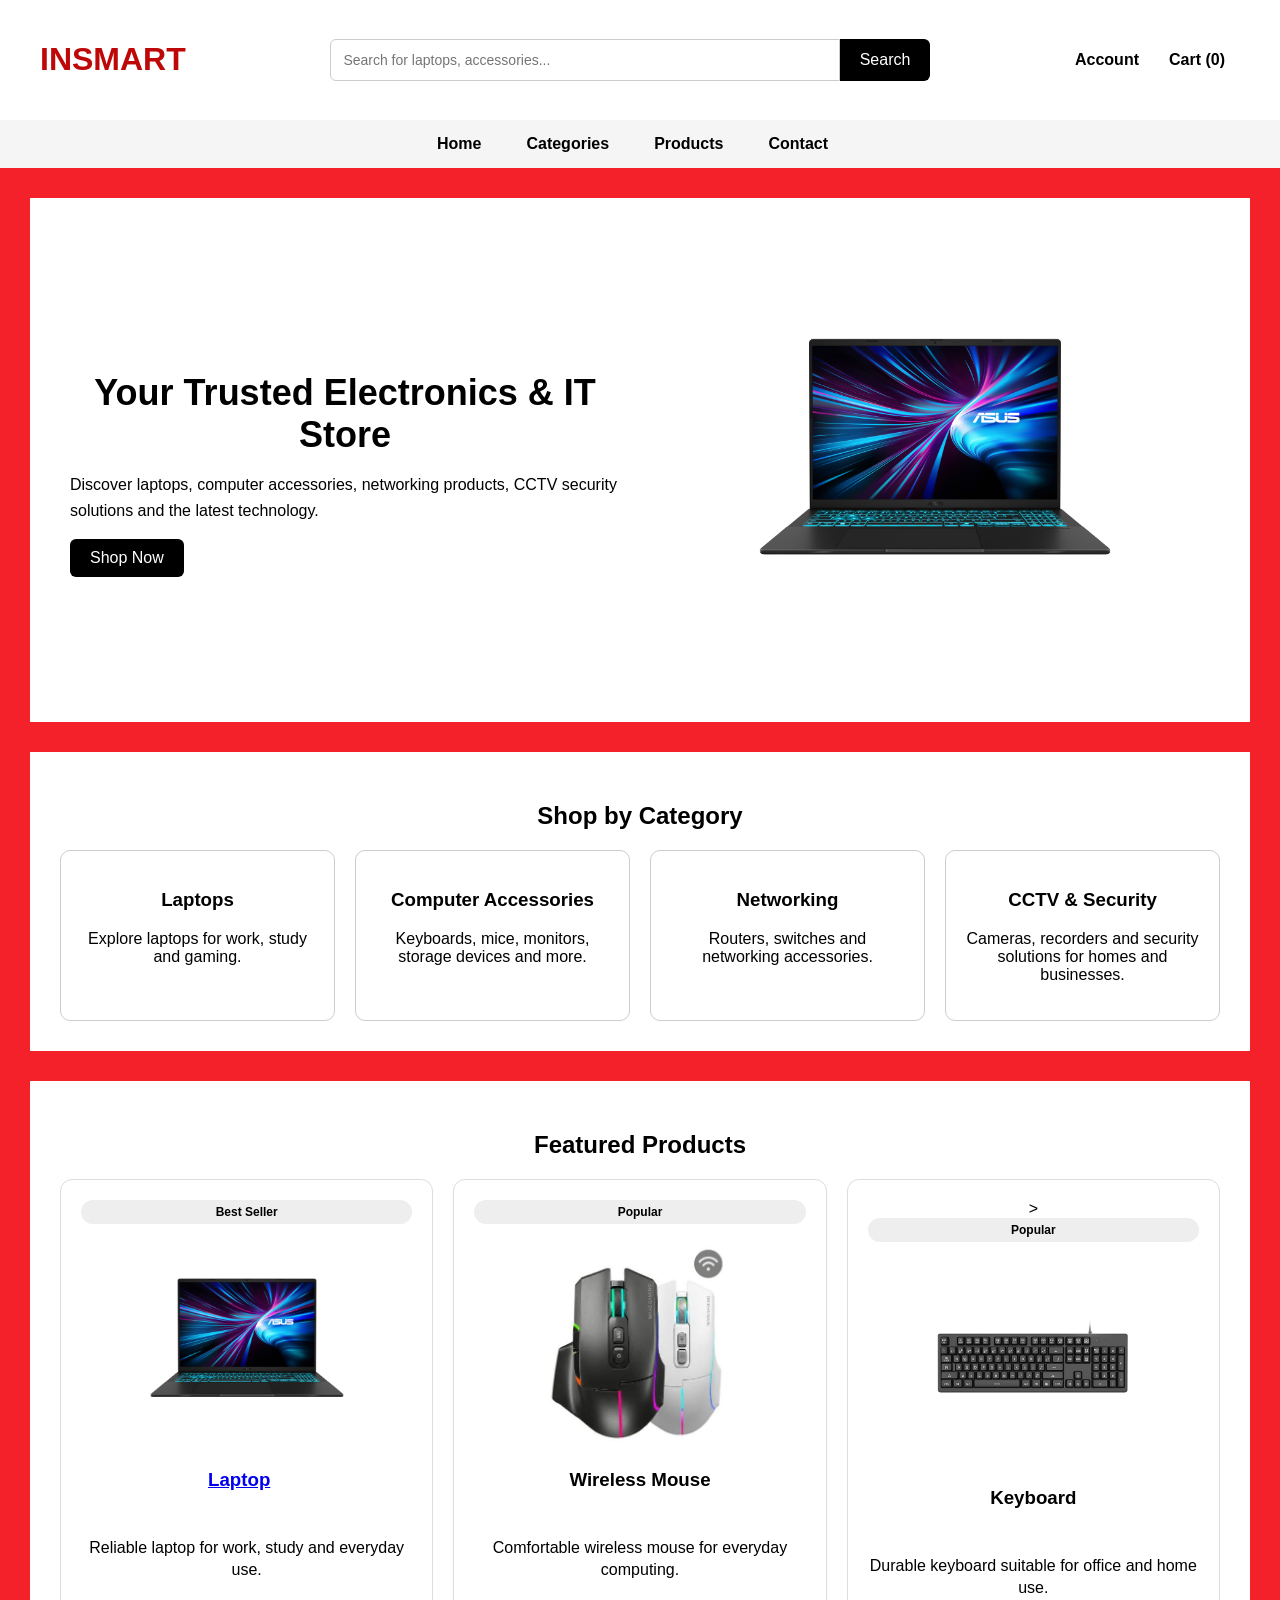
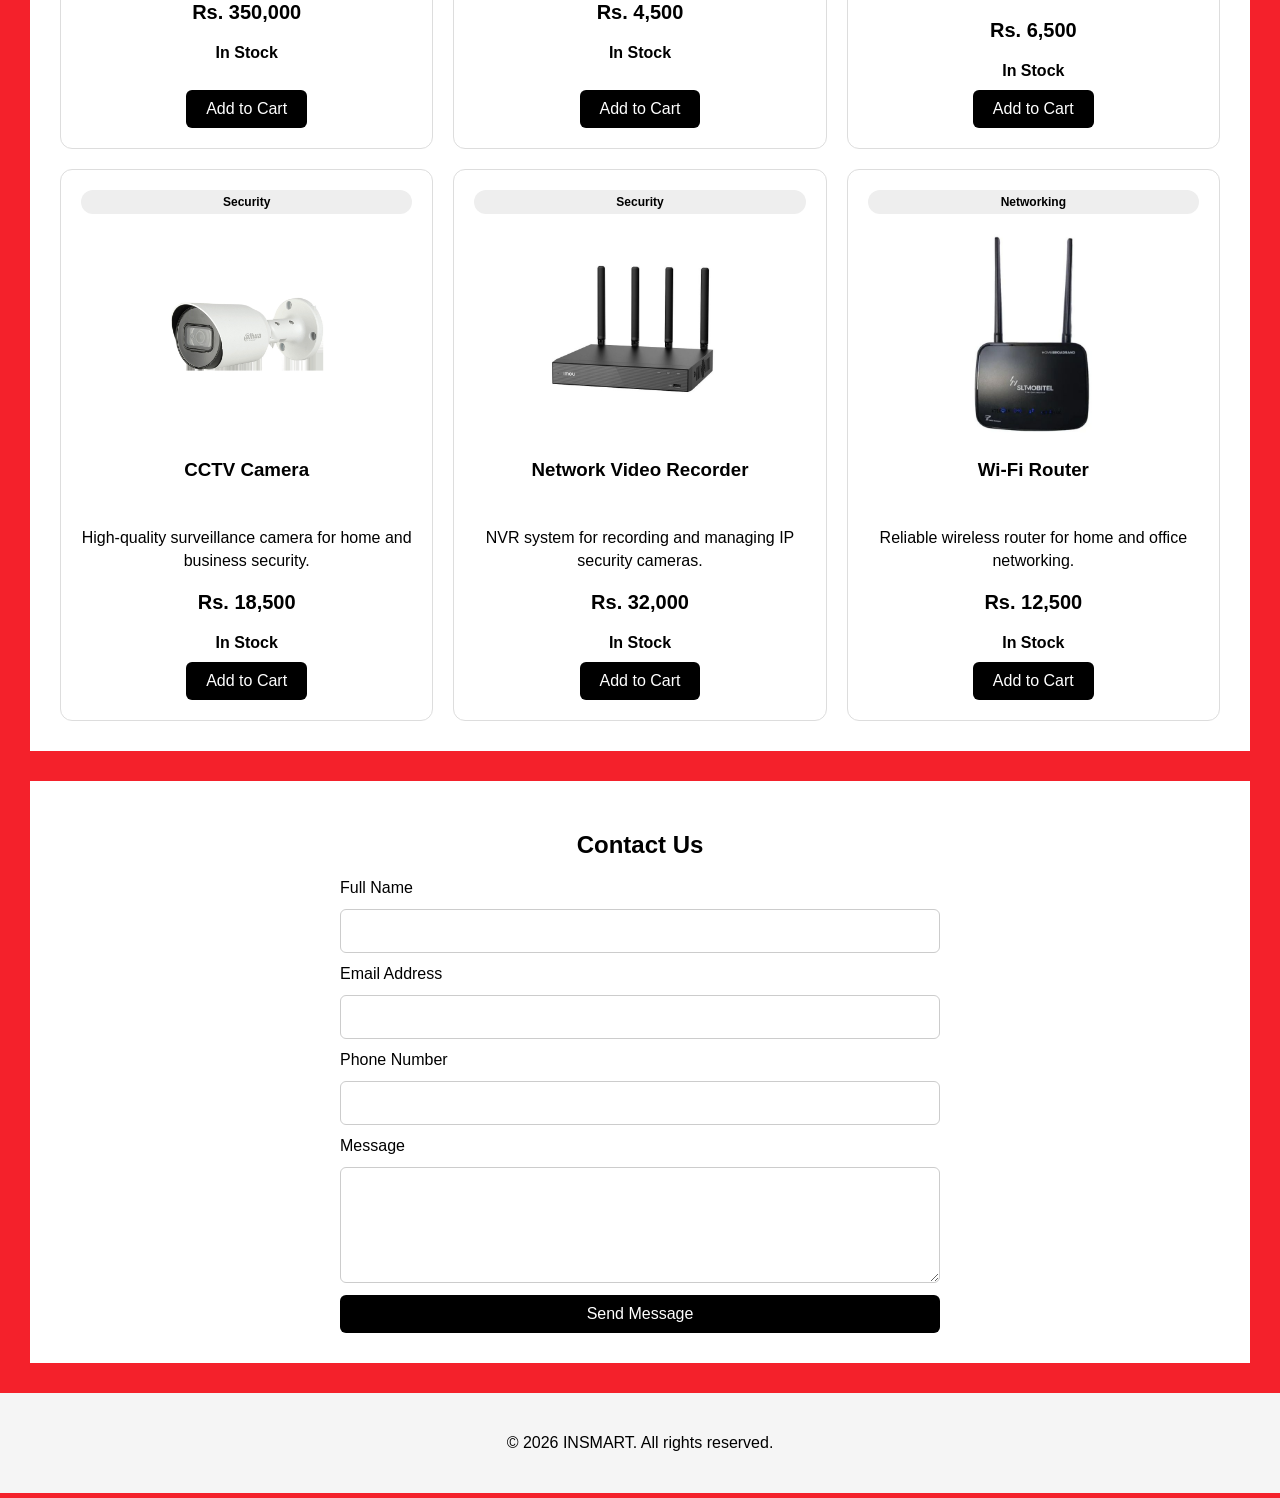
==== commit c3947cd3: "Day 11: add persistent cart and product filtering" ====
--- a/index.html
+++ b/index.html
@@ -15,7 +15,11 @@
     </div>
 
     <div class="search-area">
-        <input type="text" placeholder="Search for laptops, accessories, CCTV, Networking...">
+        <input
+            type="text"
+            id="searchInput"
+            placeholder="Search for laptops, accessories..."
+        >
         <button>Search</button>
     </div>
 
@@ -59,22 +63,22 @@
 
     <div class="category-container">
 
-        <div class="category-card">
+        <div class="category-card" data-filter="laptops">
             <h3>Laptops</h3>
             <p>Explore laptops for work, study and gaming.</p>
         </div>
 
-        <div class="category-card">
+        <div class="category-card" data-filter="accessories">
             <h3>Computer Accessories</h3>
             <p>Keyboards, mice, monitors, storage devices and more.</p>
         </div>
 
-        <div class="category-card">
+        <div class="category-card" data-filter="networking">
             <h3>Networking</h3>
             <p>Routers, switches and networking accessories.</p>
         </div>
 
-        <div class="category-card">
+        <div class="category-card" data-filter="security">
             <h3>CCTV & Security</h3>
             <p>Cameras, recorders and security solutions for homes and businesses.</p>
         </div>
@@ -87,7 +91,7 @@
 
     <div class="product-container">
 
-        <div class="product-card">
+        <div class="product-card" data-category="laptops">
             <span class="badge">Best Seller</span>
             <img src="images/laptop.jpg" alt="Laptop">
 
@@ -102,7 +106,7 @@
             <button>Add to Cart</button>
         </div>
 
-        <div class="product-card">
+        <div class="product-card" data-category="accessories">
             <span class="badge">Popular</span>
             <img src="images/Mouse.jpg" alt="Wireless Mouse">
 
@@ -115,7 +119,7 @@
             <button>Add to Cart</button>
         </div>
 
-        <div class="product-card">
+        <div class="product-card" data-category="accessories">>
             <span class="badge">Popular</span>
             <img src="images/keyboard.jpg" alt="Keyboard">
 
@@ -128,7 +132,7 @@
             <button>Add to Cart</button>
         </div>
 
-        <div class="product-card">
+        <div class="product-card" data-category="security">
             <span class="badge">Security</span>
             <img src="images/cctv-camera.jpg" alt="CCTV Camera">
 
@@ -141,7 +145,7 @@
             <button>Add to Cart</button>
         </div>
 
-        <div class="product-card">
+        <div class="product-card" data-category="security">
             <span class="badge">Security</span>
             <img src="images/nvr.jpg" alt="NVR">
 
@@ -154,7 +158,7 @@
             <button>Add to Cart</button>
         </div>
 
-        <div class="product-card">
+        <div class="product-card" data-category="networking">
             <span class="badge">Networking</span>
             <img src="images/router.jpg" alt="Wi-Fi Router">
 
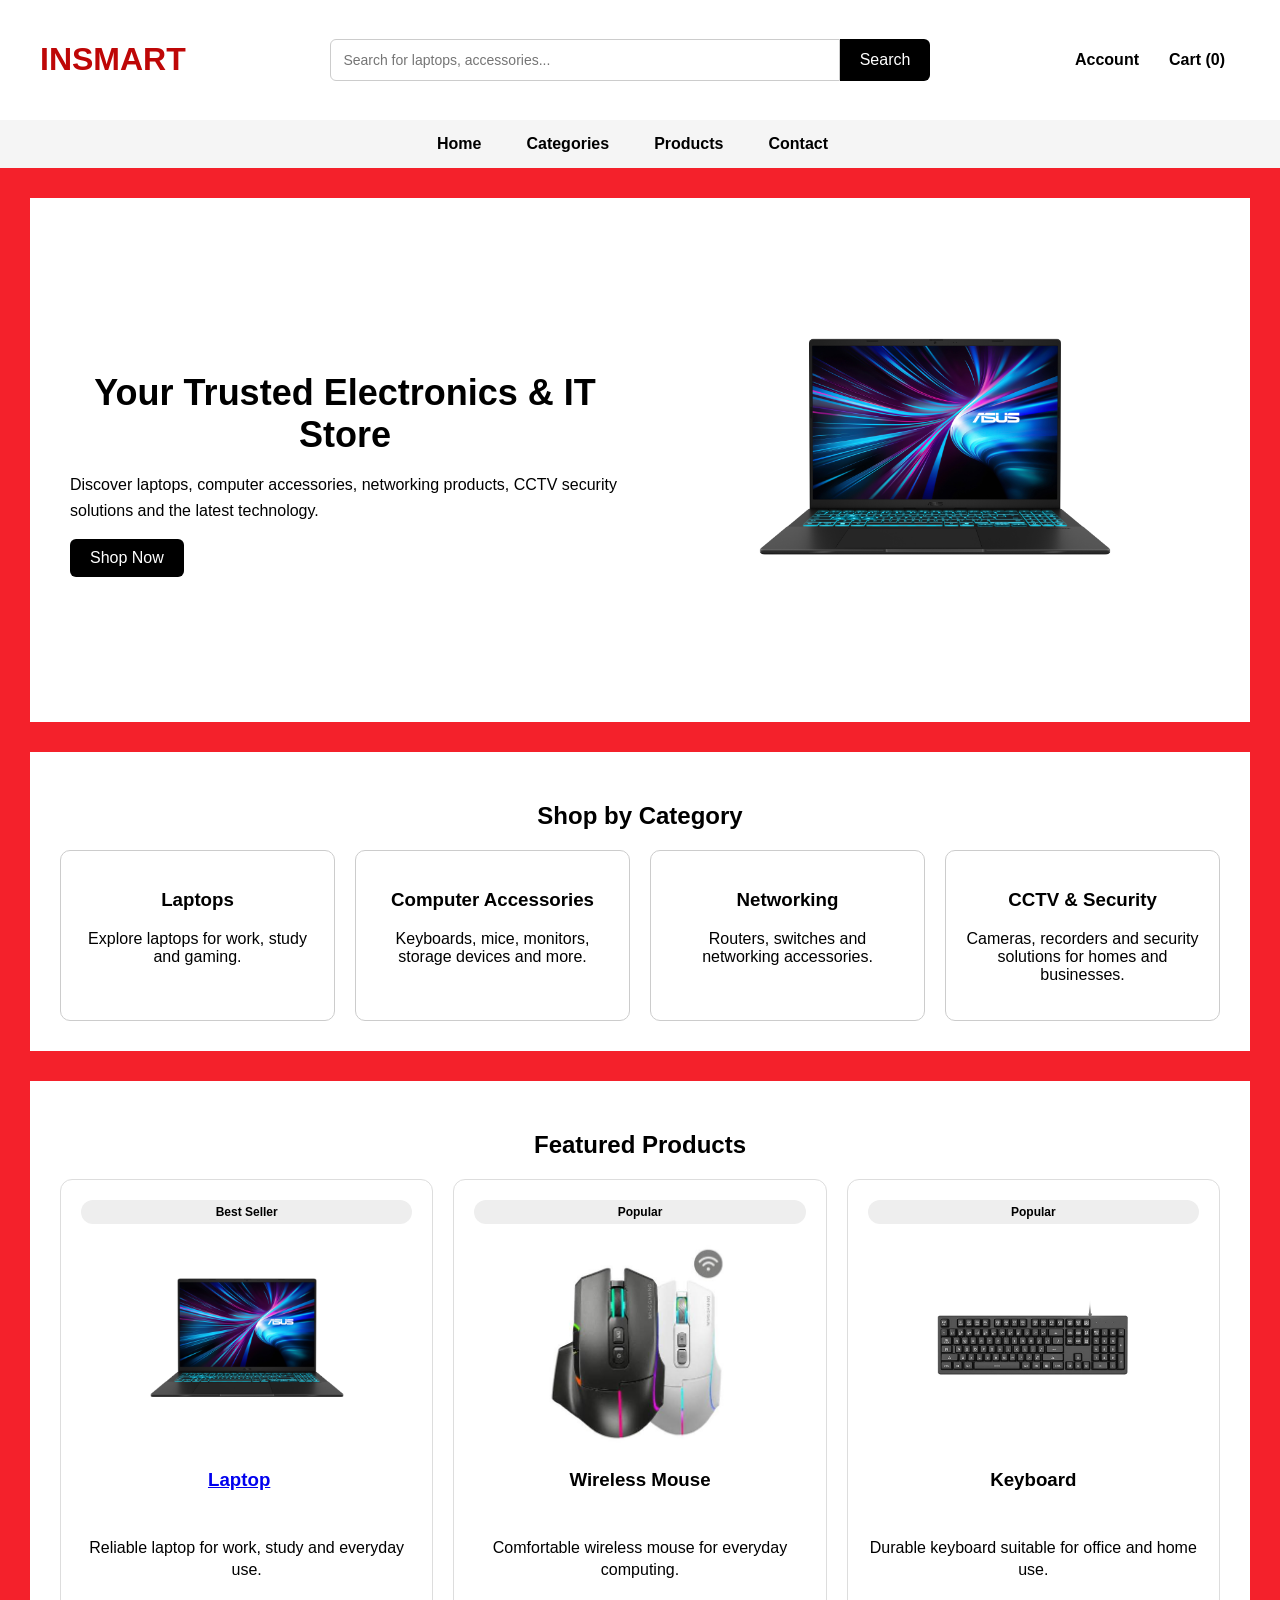
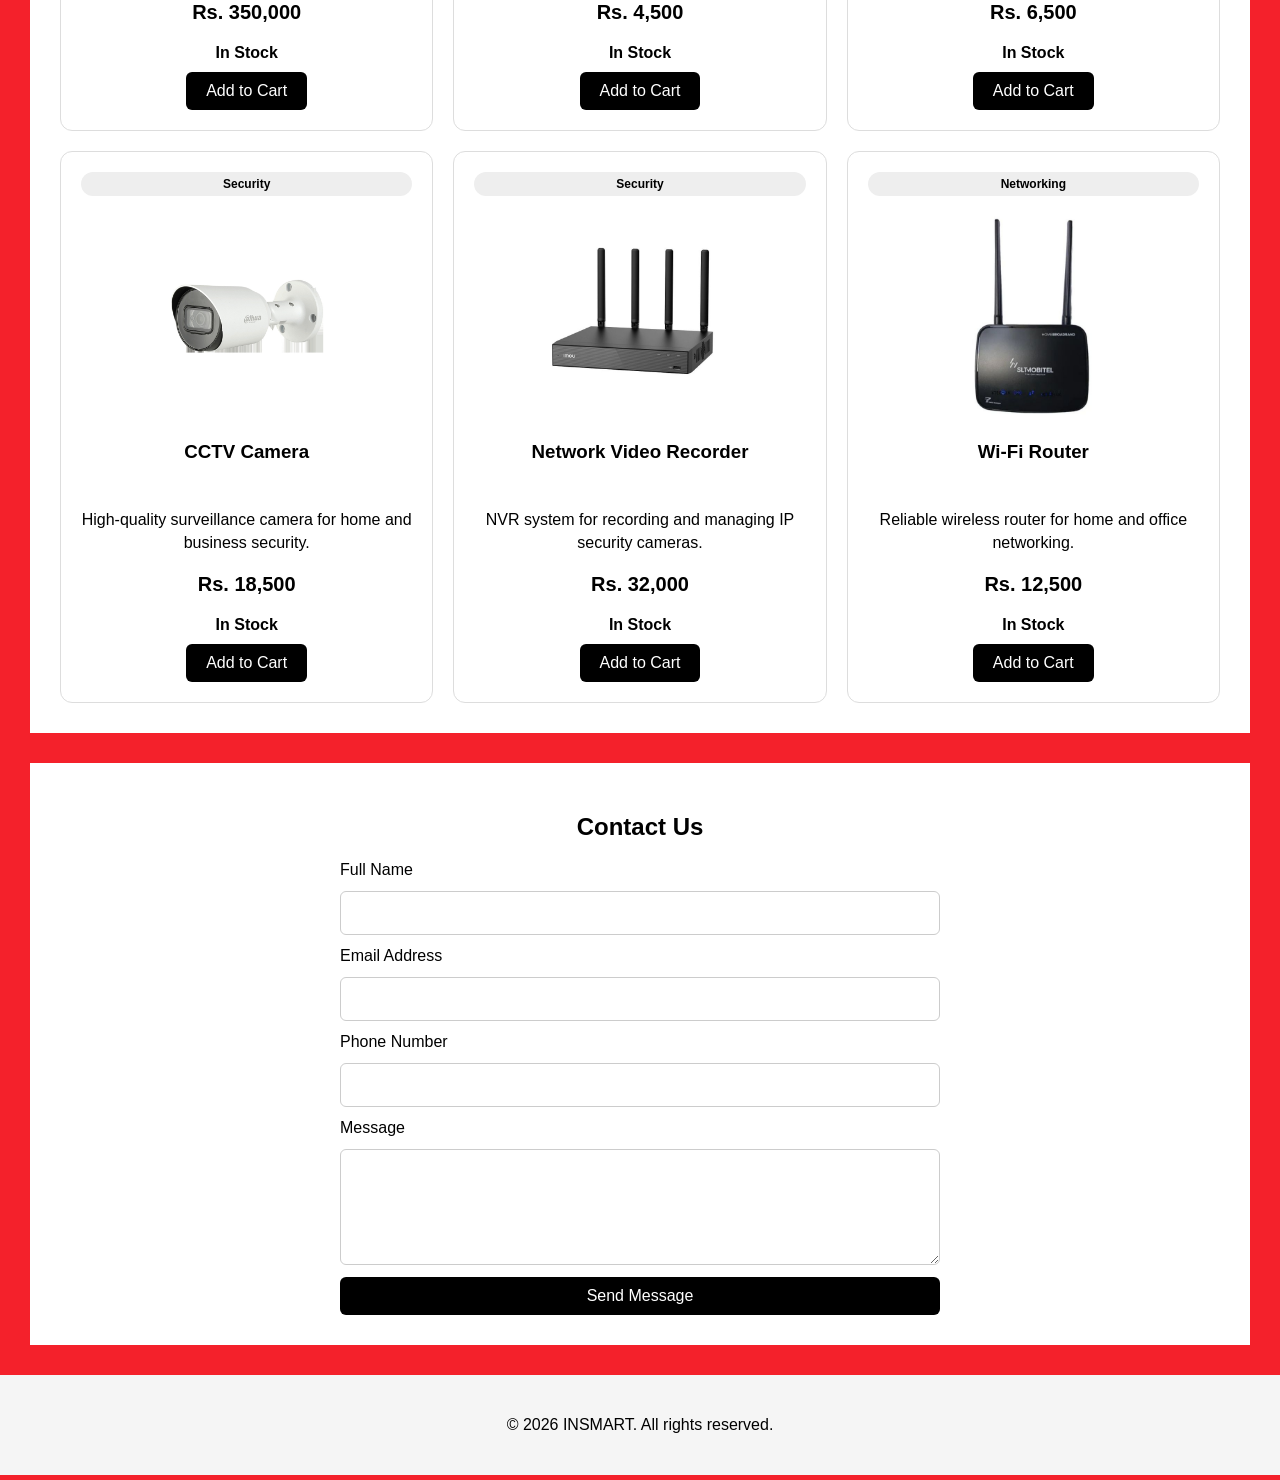
==== commit 2baecec0: "Day 12: build interactive shopping cart page" ====
--- a/index.html
+++ b/index.html
@@ -25,7 +25,7 @@
 
     <div class="header-actions">
         <a href="login.html">Account</a>
-        <a href="#" class="cart-link">Cart</a>
+        <a href="cart.html" class="cart-link">Cart</a>
     </div>
 
 </header>
@@ -119,7 +119,7 @@
             <button>Add to Cart</button>
         </div>
 
-        <div class="product-card" data-category="accessories">>
+        <div class="product-card" data-category="accessories">
             <span class="badge">Popular</span>
             <img src="images/keyboard.jpg" alt="Keyboard">
 
--- a/style.css
+++ b/style.css
@@ -395,4 +395,47 @@
 
 .login-form button {
     margin-top: 8px;
+}
+.cart-page {
+    max-width: 1000px;
+    margin: 40px auto;
+    padding: 20px;
+}
+
+.cart-page h2 {
+    margin-bottom: 25px;
+}
+
+#cartItems {
+    display: flex;
+    flex-direction: column;
+    gap: 15px;
+}
+
+.cart-item {
+    background: white;
+    border: 1px solid #ddd;
+    border-radius: 10px;
+    padding: 20px;
+}
+
+.cart-item h3 {
+    margin-bottom: 10px;
+}
+
+.cart-item p {
+    margin: 6px 0;
+}
+
+.cart-summary {
+    margin-top: 25px;
+    padding: 20px;
+    border-top: 2px solid #ddd;
+    text-align: right;
+}
+
+.empty-cart-message {
+    text-align: center;
+    padding: 40px;
+    font-size: 18px;
 }
